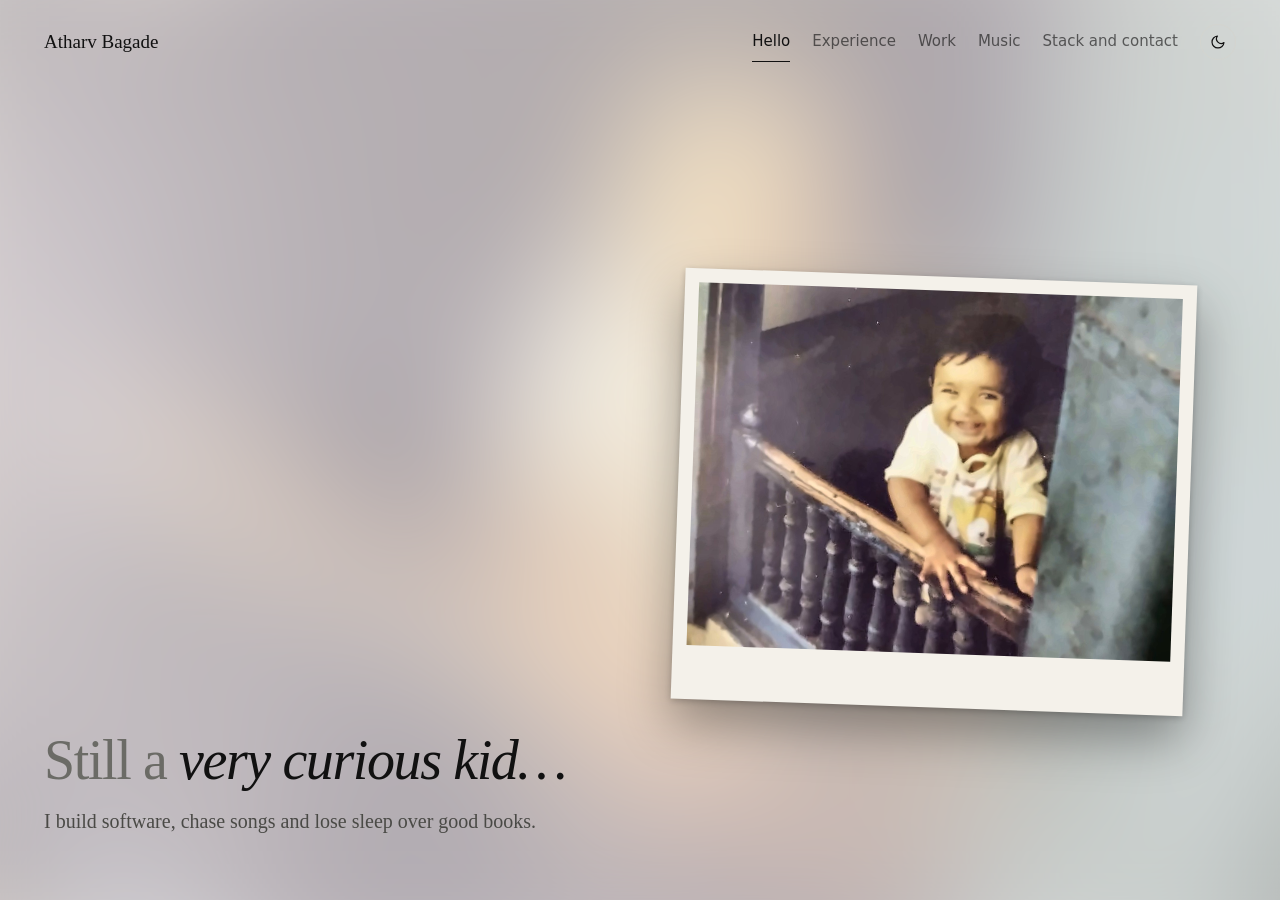
==== index.html @ 456212fc "Add LinkedIn and the song recommendations Adds the LinkedIn profile to Stack and contact, and replac" ====
<!doctype html>
<html lang="en">
<head>
<meta charset="utf-8">
<meta name="viewport" content="width=device-width, initial-scale=1, viewport-fit=cover">
<title>Atharv Bagade</title>
<meta name="description" content="Atharv Bagade: software engineer moving into AI engineering. Still a very curious kid who builds software, chases songs and loses sleep over good books.">
<meta property="og:title" content="Atharv Bagade">
<meta property="og:description" content="Still a very curious kid. I build software, chase songs and lose sleep over good books.">
<meta property="og:type" content="website">
<meta property="og:image" content="img/og.jpg">
<meta name="twitter:card" content="summary_large_image">
<link rel="icon" href="favicon.svg" type="image/svg+xml">

<!-- Set the theme before first paint: saved choice, else the system setting. -->
<script>
  (function () {
    var saved = null;
    try { saved = localStorage.getItem('theme'); } catch (e) {}
    var dark = saved ? saved === 'dark' : !window.matchMedia || window.matchMedia('(prefers-color-scheme: dark)').matches;
    document.documentElement.dataset.theme = dark ? 'dark' : 'light';
  })();
</script>

<!-- Sentient and Chillax are served by Fontshare (ITF Free Font License); the font files are not kept in this repo. -->
<link rel="preconnect" href="https://api.fontshare.com">
<link rel="stylesheet" href="https://api.fontshare.com/v2/css?f[]=sentient@400,401,500,501&f[]=chillax@500&display=swap">
<link rel="preconnect" href="https://fonts.googleapis.com">
<link rel="preconnect" href="https://fonts.gstatic.com" crossorigin>
<link rel="stylesheet" href="https://fonts.googleapis.com/css2?family=IBM+Plex+Mono:wght@400;500&family=IBM+Plex+Sans:wght@400;500;600&display=swap">
<link rel="stylesheet" href="styles.css">
<script src="main.js" defer></script>
</head>
<body>
<div class="app" data-section="hello">

  <!-- Hello backdrops: blurred photo on larger screens, full photo on phones -->
  <div class="backdrop backdrop-ambient" aria-hidden="true"></div>
  <div class="backdrop backdrop-veil" aria-hidden="true"></div>
  <div class="backdrop backdrop-photo" aria-hidden="true"></div>
  <div class="backdrop backdrop-shade" aria-hidden="true"></div>

  <header class="topbar">
    <a class="name" href="#hello">Atharv Bagade</a>
    <div class="topbar-right">
      <nav class="top-nav" aria-label="Sections">
        <a href="#hello">Hello</a>
        <a href="#experience">Experience</a>
        <a href="#work">Work</a>
        <a href="#music">Music</a>
        <a href="#contact">Stack and contact</a>
      </nav>
      <button type="button" class="theme-toggle" aria-label="Switch theme">
        <svg class="icon-sun" width="16" height="16" viewBox="0 0 24 24" aria-hidden="true"><path d="M12 8a4 4 0 1 0 0 8a4 4 0 1 0 0-8M12 2v2M12 20v2M4.9 4.9l1.4 1.4M17.7 17.7l1.4 1.4M2 12h2M20 12h2M4.9 19.1l1.4-1.4M17.7 6.3l1.4-1.4"/></svg>
        <svg class="icon-moon" width="16" height="16" viewBox="0 0 24 24" aria-hidden="true"><path d="M21 12.8A9 9 0 1 1 11.2 3a7 7 0 0 0 9.8 9.8z"/></svg>
      </button>
    </div>
  </header>

  <main>
    <!-- Hello -->
    <section data-view="hello" class="view view-hello" aria-label="Hello">
      <figure class="print">
        <img src="img/hero.jpg" alt="Atharv as a small child, laughing and leaning over a wooden balcony railing" width="1600" height="1199">
      </figure>
      <div class="hero">
        <h1><span class="hero-muted">Still a</span> <em>very curious kid…</em></h1>
        <p>I build software, chase songs and lose sleep over good books.</p>
      </div>
    </section>

    <!-- Experience -->
    <section data-view="experience" class="view" aria-labelledby="experience-title" hidden>
      <div class="section-head with-cover">
        <div class="cover" aria-hidden="true">
          <svg width="48" height="48" viewBox="0 0 24 24"><path d="M5 7h14a2 2 0 0 1 2 2v9a2 2 0 0 1-2 2H5a2 2 0 0 1-2-2V9a2 2 0 0 1 2-2zM8 7V5h8v2"/></svg>
        </div>
        <div>
          <p class="eyebrow">EP · side A</p>
          <h2 id="experience-title">Experience</h2>
          <p class="muted">Xook · 2022 to now · 4 tracks</p>
        </div>
      </div>

      <ol class="tracks">
        <li class="track">
          <span class="track-no">01</span>
          <div class="track-body">
            <h3>Software Engineer, Xook</h3>
            <ul class="bullets">
              <li>Architected and maintain the Node.js and MongoDB service layer: internal and public APIs, custom CI/CD pipelines and Firebase role-based access control.</li>
              <li>Built a distributed task scheduler that reliably fires high volumes of time-sensitive HTTP callbacks, with automatic retries and horizontal scaling.</li>
              <li>Owned a cross-platform React Native logistics app end to end, shipped to iOS and Android, digitising field workflows with product and operations.</li>
              <li>Improved the Real-Time Visibility Dashboard and the Consumer Commerce app, on both the React front end and backend performance.</li>
            </ul>
            <ul class="chips"><li>Node.js</li><li>MongoDB</li><li>React Native</li><li>React</li><li>CI/CD</li><li>Firebase RBAC</li></ul>
          </div>
          <span class="track-date">May 2023 – now</span>
        </li>
        <li class="track">
          <span class="track-no">02</span>
          <div class="track-body">
            <h3>Software Engineering Intern, Xook</h3>
            <ul class="bullets">
              <li>Built the front end of the Consumer Commerce ordering app, tuning client-side performance and state management.</li>
              <li>Created the Real-Time Visibility Dashboard, a React view of live health and performance metrics for every connected machine, which sped up incident response for the operations team.</li>
            </ul>
            <ul class="chips"><li>React</li><li>Data visualisation</li></ul>
          </div>
          <span class="track-date">May 2022 – May 2023</span>
        </li>
        <li class="track">
          <span class="track-no">03</span>
          <div class="track-body">
            <h3>Master of Computer Applications (MCA)</h3>
            <p class="muted">Vishwakarma Institute of Technology, Pune</p>
          </div>
          <span class="track-date">May 2023</span>
        </li>
        <li class="track">
          <span class="track-no">04</span>
          <div class="track-body">
            <h3>Bachelor of Computer Applications (BCA)</h3>
            <p class="muted">Modern College of Arts, Science and Commerce, Pune</p>
          </div>
          <span class="track-date">July 2021</span>
        </li>
      </ol>
    </section>

    <!-- Work: cards are rendered from data/projects.json -->
    <section data-view="work" class="view" aria-labelledby="work-title" hidden>
      <div class="section-head split">
        <div>
          <p class="eyebrow">personal projects</p>
          <h2 id="work-title">Work</h2>
        </div>
        <div class="tabs" role="tablist" aria-label="Project status" data-tabs="work">
          <button type="button" role="tab" data-key="progress">In progress <span class="count"></span></button>
          <button type="button" role="tab" data-key="upcoming">Upcoming <span class="count"></span></button>
          <button type="button" role="tab" data-key="built">Built <span class="count"></span></button>
        </div>
      </div>
      <div class="cards" id="work-list" role="tabpanel"></div>
    </section>

    <!-- Music: lists are rendered from data/music.json -->
    <section data-view="music" class="view" aria-labelledby="music-title" hidden>
      <div class="section-head music-head">
        <div class="placeholder music-photo">[PHOTO OF YOU PLAYING]</div>
        <div>
          <p class="eyebrow">side B</p>
          <h2 id="music-title">Music</h2>
          <p class="lead">I play tabla, piano, harmonium and guitar, and I spend a lot of time curating what I listen to.</p>
        </div>
      </div>
      <div class="tabs-row">
        <div class="tabs" role="tablist" aria-label="Music" data-tabs="music">
          <button type="button" role="tab" data-key="recommendations">Recommendations</button>
          <button type="button" role="tab" data-key="current">Currently listening to</button>
          <button type="button" role="tab" data-key="allTime">All-time artists</button>
        </div>
        <p class="eyebrow" id="music-note"></p>
      </div>
      <div id="music-list" role="tabpanel"></div>
    </section>

    <!-- Stack and contact -->
    <section data-view="contact" class="view" aria-labelledby="contact-title" hidden>
      <div class="section-head">
        <p class="eyebrow">credits</p>
        <h2 id="contact-title">Stack and contact</h2>
      </div>
      <div class="contact-grid">
        <dl class="stack">
          <div><dt>languages</dt><dd>JavaScript, TypeScript, Python, SQL, Go (learning)</dd></div>
          <div><dt>backend</dt><dd>Node.js, NestJS, Express, MongoDB, REST APIs, microservices, OAuth 2.0</dd></div>
          <div><dt>web and mobile</dt><dd>React, React Native, Expo</dd></div>
          <div><dt>IoT</dt><dd>IoT orchestration, MQTT</dd></div>
          <div><dt>infrastructure</dt><dd>Docker, CI/CD (GitHub Actions), Firebase, Linux, system design</dd></div>
          <div><dt>AI engineering</dt><dd>Agents (LangGraph), evals, context engineering, MCP, RAG, multi-provider LLMs, local models</dd></div>
        </dl>
        <ul class="contact-links">
          <li><a href="https://github.com/AtharvBagade">
            <svg width="18" height="18" viewBox="0 0 24 24" aria-hidden="true"><path d="M8 6l-6 6 6 6M16 6l6 6-6 6"/></svg>github.com/AtharvBagade</a></li>
          <li><a href="mailto:atharvbagade8920@gmail.com">
            <svg width="18" height="18" viewBox="0 0 24 24" aria-hidden="true"><path d="M5 5h14a2 2 0 0 1 2 2v10a2 2 0 0 1-2 2H5a2 2 0 0 1-2-2V7a2 2 0 0 1 2-2zM3 7l9 6 9-6"/></svg>atharvbagade8920@gmail.com</a></li>
          <li><a href="https://www.linkedin.com/in/atharv-bagade-344172216/">
            <svg width="18" height="18" viewBox="0 0 24 24" aria-hidden="true"><path d="M4 9h4v11H4zM6 4a2 2 0 1 0 0 4a2 2 0 1 0 0-4M10 9h4v2c.8-1.3 2-2 3.5-2C20 9 20 11 20 13v7h-4v-6c0-1.2-.3-2-1.5-2S13 13 13 14v6h-3z"/></svg>linkedin.com/in/atharv-bagade</a></li>
        </ul>
      </div>
    </section>
  </main>

  <!-- Phone: bottom tab bar -->
  <nav class="tabbar" aria-label="Sections">
    <a href="#hello"><svg width="20" height="20" viewBox="0 0 24 24" aria-hidden="true"><path d="M3 11l9-7 9 7v9a1 1 0 0 1-1 1h-5v-6H9v6H4a1 1 0 0 1-1-1z"/></svg>Hello</a>
    <a href="#experience"><svg width="20" height="20" viewBox="0 0 24 24" aria-hidden="true"><path d="M5 7h14a2 2 0 0 1 2 2v9a2 2 0 0 1-2 2H5a2 2 0 0 1-2-2V9a2 2 0 0 1 2-2zM8 7V5h8v2"/></svg>Experience</a>
    <a href="#work"><svg width="20" height="20" viewBox="0 0 24 24" aria-hidden="true"><path d="M8 6l-6 6 6 6M16 6l6 6-6 6"/></svg>Work</a>
    <a href="#music"><svg width="20" height="20" viewBox="0 0 24 24" aria-hidden="true"><path d="M9 18V5l11-2v13M6 15a3 3 0 1 0 0 6a3 3 0 1 0 0-6M17 13a3 3 0 1 0 0 6a3 3 0 1 0 0-6"/></svg>Music</a>
    <a href="#contact"><svg width="20" height="20" viewBox="0 0 24 24" aria-hidden="true"><path d="M5 5h14a2 2 0 0 1 2 2v10a2 2 0 0 1-2 2H5a2 2 0 0 1-2-2V7a2 2 0 0 1 2-2zM3 7l9 6 9-6"/></svg>Contact</a>
  </nav>
</div>
</body>
</html>
---- styles.css ----
/*
  Atharv Bagade: personal site.
  One screen, no page scroll. Monochrome theme with dark/light modes.
  Desktop: section links top-right; Hello shows a tilted print over a blurred copy of the photo.
  Phone (<= 720px): bottom tab bar; Hello shows the photo full-screen; each section scrolls inside the screen.
*/

/* ---------- Theme tokens ---------- */
:root {
  --bg: #FAFAF8;
  --sunk: #F3F3F0;
  --card: #FFFFFF;
  --ink: #111111;
  --on-ink: #FFFFFF;
  --active: #ECECE8;
  --hover: #F0F0EC;
  --line: #E6E6E2;
  --line2: #D4D4CF;
  --dash: #BDBDB7;
  --muted: #6B6B66;
  --text2: #4A4A46;
  --text3: #3A3A36;
  --c1: #E4E4DF; --c2: #D2D2CC; --c3: #DCDCD7; --c4: #C9C9C3; --c5: #EFEFEB; --c6: #D6D6D1;
  --veil: rgba(250, 250, 248, .6);
  color-scheme: light;

  --font-display: 'Sentient', Georgia, 'Times New Roman', serif;
  --font-ui: 'Chillax', system-ui, sans-serif;
  --font-body: 'IBM Plex Sans', system-ui, -apple-system, 'Segoe UI', sans-serif;
  --font-mono: 'IBM Plex Mono', ui-monospace, Menlo, monospace;

  --pad-x: 44px;
  /* Colours used on top of the photo (phone Hello). Overridden there. */
  --nav-ink: var(--ink);
  --nav-line: var(--line2);
}

:root[data-theme="dark"] {
  --bg: #0F0F0F;
  --sunk: #141414;
  --card: #1A1A1A;
  --ink: #EDEDEA;
  --on-ink: #0F0F0F;
  --active: #222222;
  --hover: #1C1C1C;
  --line: #262626;
  --line2: #3A3A3A;
  --dash: #4A4A4A;
  --muted: #9A9A94;
  --text2: #BDBDB7;
  --text3: #CFCFCB;
  --c1: #2A2A2A; --c2: #333333; --c3: #2E2E2E; --c4: #3A3A3A; --c5: #262626; --c6: #363636;
  --veil: rgba(12, 12, 12, .5);
  color-scheme: dark;
}

/* ---------- Base ---------- */
*, *::before, *::after { box-sizing: border-box; }
html, body { height: 100%; margin: 0; }
body {
  background: var(--bg);
  color: var(--ink);
  font-family: var(--font-body);
  font-size: 16px;
  line-height: 1.55;
  -webkit-font-smoothing: antialiased;
}
a { color: var(--ink); }
svg { fill: none; stroke: currentColor; stroke-width: 1.8; stroke-linecap: round; stroke-linejoin: round; }
:focus-visible { outline: 2px solid var(--ink); outline-offset: 2px; }
[hidden] { display: none !important; }
h1, h2, h3 { margin: 0; font-family: var(--font-display); font-weight: 500; text-wrap: balance; }
h2 { font-weight: 400; font-size: 48px; line-height: 1.05; letter-spacing: -0.02em; }
h3 { font-size: 24px; line-height: 1.2; }
p { margin: 0; }
ul, ol { margin: 0; padding: 0; list-style: none; }

.eyebrow { font-family: var(--font-mono); font-size: 12px; color: var(--muted); }
.muted { color: var(--muted); }
.lead { font-family: var(--font-display); font-size: 20px; line-height: 1.35; }
.placeholder {
  display: flex; align-items: center; justify-content: center; text-align: center; padding: 8px;
  border: 1.5px dashed var(--dash); border-radius: 8px; background: var(--hover);
  font-family: var(--font-mono); font-size: 11px; color: var(--muted);
}

/* ---------- App shell: fills the screen, never scrolls ---------- */
.app {
  position: relative;
  height: 100vh;
  height: 100dvh;
  min-height: 560px;
  display: flex;
  flex-direction: column;
  overflow: hidden;
}

/* ---------- Hello backdrops ---------- */
.backdrop { position: absolute; inset: 0; opacity: 0; transition: opacity .4s ease; pointer-events: none; }
.backdrop-ambient {
  inset: -120px;
  background: url('img/hero.jpg') 55% 35% / cover;
  filter: blur(70px) saturate(1.35);
}
.backdrop-veil { background: var(--veil); }
.backdrop-photo { background: url('img/hero.jpg') 56% 28% / cover; }
.backdrop-shade {
  background:
    linear-gradient(to top, rgba(0, 0, 0, .78) 0%, rgba(0, 0, 0, 0) 55%),
    linear-gradient(to bottom, rgba(0, 0, 0, .45) 0%, rgba(0, 0, 0, 0) 20%);
}
.app[data-section="hello"] .backdrop-ambient,
.app[data-section="hello"] .backdrop-veil { opacity: 1; }

/* ---------- Top bar ---------- */
.topbar {
  position: relative; z-index: 2;
  display: flex; flex-wrap: wrap; align-items: center; justify-content: space-between; gap: 10px 24px;
  padding: 22px var(--pad-x);
}
.name { font-family: var(--font-display); font-weight: 500; font-size: 19px; color: var(--nav-ink); text-decoration: none; white-space: nowrap; }
.topbar-right { display: flex; flex-wrap: wrap; align-items: center; gap: 4px 22px; }
.top-nav { display: flex; flex-wrap: wrap; gap: 4px 22px; }
.top-nav a {
  display: flex; align-items: center; min-height: 40px;
  font-family: var(--font-ui); font-weight: 500; font-size: 15px; white-space: nowrap;
  color: var(--nav-ink); text-decoration: none; opacity: .62;
  border-bottom: 1px solid transparent;
}
.top-nav a:hover { opacity: 1; }
.top-nav a[aria-current="page"] { opacity: 1; border-bottom-color: var(--nav-ink); }
.theme-toggle {
  width: 36px; height: 36px; border-radius: 999px; cursor: pointer;
  display: flex; align-items: center; justify-content: center;
  background: transparent; color: var(--nav-ink); border: 1px solid var(--nav-line);
}
:root[data-theme="dark"] .icon-moon, :root:not([data-theme="dark"]) .icon-sun { display: none; }

/* ---------- Main area and views ---------- */
main { position: relative; z-index: 1; flex: 1 1 0; min-height: 0; display: flex; }
.view {
  flex: 1 1 0; min-width: 0;
  overflow-y: auto;
  padding: 32px var(--pad-x);
  animation: view-in .3s ease;
}
.view > * + * { margin-top: 24px; }
@keyframes view-in { from { opacity: 0; transform: translateY(6px); } to { opacity: 1; transform: none; } }

/* ---------- Hello ---------- */
.view-hello { position: relative; overflow: hidden; padding: 0; }
.hero {
  position: absolute; left: var(--pad-x); right: 54%; bottom: 64px;
  display: flex; flex-direction: column; gap: 18px;
}
.hero h1 { font-size: 56px; line-height: 1; letter-spacing: -0.025em; max-width: 13em; }
.hero h1 em { font-style: italic; color: var(--ink); }
.hero-muted { color: var(--muted); }
.hero p { font-family: var(--font-display); font-size: 20px; line-height: 1.5; color: var(--text2); }
.print {
  /* --print-centre places the print; the entrance animation reuses it so the two never fight. */
  --print-centre: translateY(-50%);
  position: absolute; right: 7%; top: 50%; width: min(40%, 560px); margin: 0;
  transform: var(--print-centre) rotate(2deg);
  background: #F4F1EA; padding: 14px 14px 54px;
  box-shadow: 0 24px 50px rgba(0, 0, 0, .35), 0 2px 6px rgba(0, 0, 0, .2);
  animation: print-in .6s ease;
}
/* Its own keyframes: the shared view-in would replace the centring and tilt while it runs, then snap at the end. */
@keyframes print-in {
  from { opacity: 0; transform: var(--print-centre) translateY(16px) rotate(4deg); }
  to { opacity: 1; transform: var(--print-centre) rotate(2deg); }
}
.print img { display: block; width: 100%; height: auto; aspect-ratio: 4 / 3; object-fit: cover; object-position: 55% 30%; }

/* ---------- Section headers ---------- */
.section-head { display: flex; flex-direction: column; gap: 4px; }
.section-head.split { flex-direction: row; flex-wrap: wrap; align-items: flex-end; justify-content: space-between; gap: 16px; }
.section-head.with-cover { flex-direction: row; align-items: flex-end; gap: 20px; }
.section-head.with-cover h2 { font-size: 52px; line-height: 1; }
.cover {
  flex: 0 0 120px; height: 120px; border-radius: 8px; background: var(--c3); color: var(--ink);
  display: flex; align-items: center; justify-content: center;
}
.music-head { flex-direction: row; flex-wrap: wrap; align-items: stretch; gap: 20px 32px; }
.music-head > div:last-child { flex: 1 1 320px; display: flex; flex-direction: column; justify-content: flex-end; gap: 8px; }
.music-photo { flex: 0 0 200px; height: 150px; }

/* ---------- Experience ---------- */
.tracks { border-bottom: 1px solid var(--line); }
.track {
  display: flex; flex-wrap: wrap; align-items: baseline; gap: 8px 20px;
  padding: 18px 12px; border-top: 1px solid var(--line); border-radius: 4px;
}
.track:hover { background: var(--hover); }
.track-no, .track-date { font-family: var(--font-mono); font-size: 13px; }
.track-no { flex: 0 0 22px; }
.track-date { color: var(--text2); }
.track-body { flex: 1 1 380px; display: flex; flex-direction: column; gap: 6px; }
.bullets { list-style: disc; padding-left: 18px; display: flex; flex-direction: column; gap: 6px; color: var(--text2); max-width: 44em; }
.chips { display: flex; flex-wrap: wrap; gap: 6px; }
.chips li { padding: 2px 10px; border: 1px solid var(--line2); border-radius: 999px; font-size: 12px; }

/* ---------- Tabs (Work and Music) ---------- */
.tabs { display: flex; flex-wrap: wrap; gap: 6px; }
.tabs button {
  display: flex; align-items: center; gap: 8px; min-height: 40px; padding: 0 16px; cursor: pointer;
  border: 1px solid var(--line2); border-radius: 999px; background: transparent; color: var(--ink);
  font-family: var(--font-ui); font-weight: 500; font-size: 14px; white-space: nowrap;
}
.tabs button[aria-selected="true"] { background: var(--ink); border-color: var(--ink); color: var(--on-ink); }
.tabs .count { font-family: var(--font-mono); font-size: 12px; opacity: .7; }
.tabs-row { display: flex; flex-wrap: wrap; align-items: center; justify-content: space-between; gap: 10px 16px; }

/* ---------- Work cards ---------- */
.cards { display: grid; grid-template-columns: repeat(auto-fit, minmax(min(320px, 100%), 1fr)); gap: 16px; }
.card {
  display: flex; flex-direction: column; gap: 10px; padding: 22px;
  background: var(--card); border: 1px solid var(--line2); border-radius: 10px;
  transition: transform .15s ease, border-color .15s ease;
}
.card:hover { transform: translateY(-2px); border-color: var(--ink); }
.card-tag { display: flex; align-items: center; gap: 6px; font-family: var(--font-mono); font-size: 12px; color: var(--muted); }
.card h3 { font-size: 28px; letter-spacing: -0.01em; }
.card p { color: var(--text3); }
.card-link { margin-top: auto; display: flex; align-items: center; gap: 6px; min-height: 32px; font-family: var(--font-mono); font-size: 13px; }

/* ---------- Music lists ---------- */
.rows { display: grid; grid-template-columns: repeat(auto-fit, minmax(min(300px, 100%), 1fr)); gap: 0 28px; }
.rows.single { grid-template-columns: minmax(0, 640px); }
.row {
  display: flex; align-items: center; gap: 12px; min-height: 52px; padding: 6px 8px;
  border-top: 1px solid var(--line); border-radius: 4px; color: var(--ink); text-decoration: none;
}
.row:hover { background: var(--hover); }
.row-no { flex: 0 0 22px; font-family: var(--font-mono); font-size: 13px; color: var(--muted); }
.avatar {
  flex: 0 0 36px; height: 36px; border-radius: 50%;
  display: flex; align-items: center; justify-content: center; font-size: 12px; font-weight: 600;
}
.row-name { flex: 1 1 0; min-width: 0; font-family: var(--font-ui); font-weight: 500; font-size: 16px; white-space: nowrap; overflow: hidden; text-overflow: ellipsis; }
.row svg { color: var(--muted); }
.recs { display: grid; grid-template-columns: repeat(auto-fit, minmax(min(280px, 100%), 1fr)); gap: 14px; }
.rec { display: flex; flex-direction: column; gap: 8px; padding: 20px; background: var(--card); border: 1px solid var(--line2); border-radius: 10px; color: var(--ink); text-decoration: none; }
.rec-title { font-family: var(--font-display); font-weight: 500; font-size: 22px; line-height: 1.2; }
.rec-artist { color: var(--text2); font-size: 14px; }
.rec-why { margin-top: 4px; color: var(--text3); font-family: var(--font-display); font-style: italic; font-size: 15px; }
.rec-note { color: var(--muted); font-size: 13px; line-height: 1.5; }

/* ---------- Stack and contact ---------- */
.contact-grid { display: flex; flex-wrap: wrap; gap: 28px 56px; }
.stack { flex: 1 1 360px; margin: 0; display: grid; grid-template-columns: repeat(auto-fit, minmax(min(200px, 100%), 1fr)); gap: 22px; }
.stack dt { font-family: var(--font-mono); font-size: 12px; color: var(--muted); }
.stack dd { margin: 4px 0 0; }
.contact-links { flex: 1 1 280px; display: flex; flex-direction: column; gap: 8px; }
.contact-links a {
  display: flex; align-items: center; gap: 12px; min-height: 48px; padding: 0 14px;
  border: 1px solid var(--line2); border-radius: 8px; text-decoration: none;
  font-family: var(--font-mono); font-size: 14px; overflow-wrap: anywhere;
}
.contact-links a:hover { background: var(--hover); }

/* ---------- Phone tab bar (hidden on larger screens) ---------- */
.tabbar { display: none; }

/* ---------- Tablet ---------- */
@media (max-width: 1024px) {
  .hero { right: 50%; }
  .hero h1 { font-size: 46px; }
  .print { width: min(44%, 460px); }
}

/* ---------- Portrait tablets: photo centred in the upper part, title full width below ---------- */
@media (min-width: 721px) and (orientation: portrait) {
  .print {
    --print-centre: translate(-50%, -50%);
    left: 50%; right: auto; top: 40%;
    width: min(64%, 560px);
  }
  .hero { right: var(--pad-x); bottom: 56px; }
  .hero h1 { font-size: 56px; max-width: 14em; }
}

/* ---------- Phone ---------- */
@media (max-width: 720px) {
  :root { --pad-x: 20px; }
  .topbar { padding: 14px var(--pad-x); }
  .top-nav { display: none; }
  .view { padding: 20px var(--pad-x) 28px; }
  h2, .section-head.with-cover h2 { font-size: 36px; }
  .cover { flex-basis: 72px; height: 72px; }
  .cover svg { width: 32px; height: 32px; }

  /* Hello: photo full-screen, light text over it */
  .print { display: none; }
  .app[data-section="hello"] .backdrop-ambient,
  .app[data-section="hello"] .backdrop-veil { opacity: 0; }
  .app[data-section="hello"] .backdrop-photo,
  .app[data-section="hello"] .backdrop-shade { opacity: 1; }
  .app[data-section="hello"] { --nav-ink: #F5F5F2; --nav-line: rgba(245, 245, 242, .4); }
  .hero { left: var(--pad-x); right: var(--pad-x); bottom: 32px; gap: 12px; }
  .hero h1 { font-size: 40px; max-width: none; }
  .hero p { font-size: 17px; color: rgba(245, 245, 242, .85); }
  .hero-muted { color: rgba(245, 245, 242, .7); }
  .hero h1 em { color: #F5F5F2; }

  .tabbar {
    position: relative; z-index: 3; flex: 0 0 auto;
    display: flex; justify-content: space-around;
    padding: 6px 6px calc(6px + env(safe-area-inset-bottom));
    background: var(--bg); border-top: 1px solid var(--line);
  }
  .app[data-section="hello"] .tabbar {
    background: rgba(10, 10, 10, .35); border-top-color: rgba(245, 245, 242, .18);
    -webkit-backdrop-filter: blur(14px); backdrop-filter: blur(14px);
  }
  .tabbar a {
    flex: 1 1 0; min-width: 0; min-height: 52px; padding: 4px 2px;
    display: flex; flex-direction: column; align-items: center; justify-content: center; gap: 3px;
    font-family: var(--font-ui); font-weight: 500; font-size: 11px; white-space: nowrap;
    color: var(--nav-ink); opacity: .6; text-decoration: none;
  }
  .tabbar a[aria-current="page"] { opacity: 1; }
}

@media (prefers-reduced-motion: reduce) {
  *, *::before, *::after { animation: none !important; transition: none !important; }
}
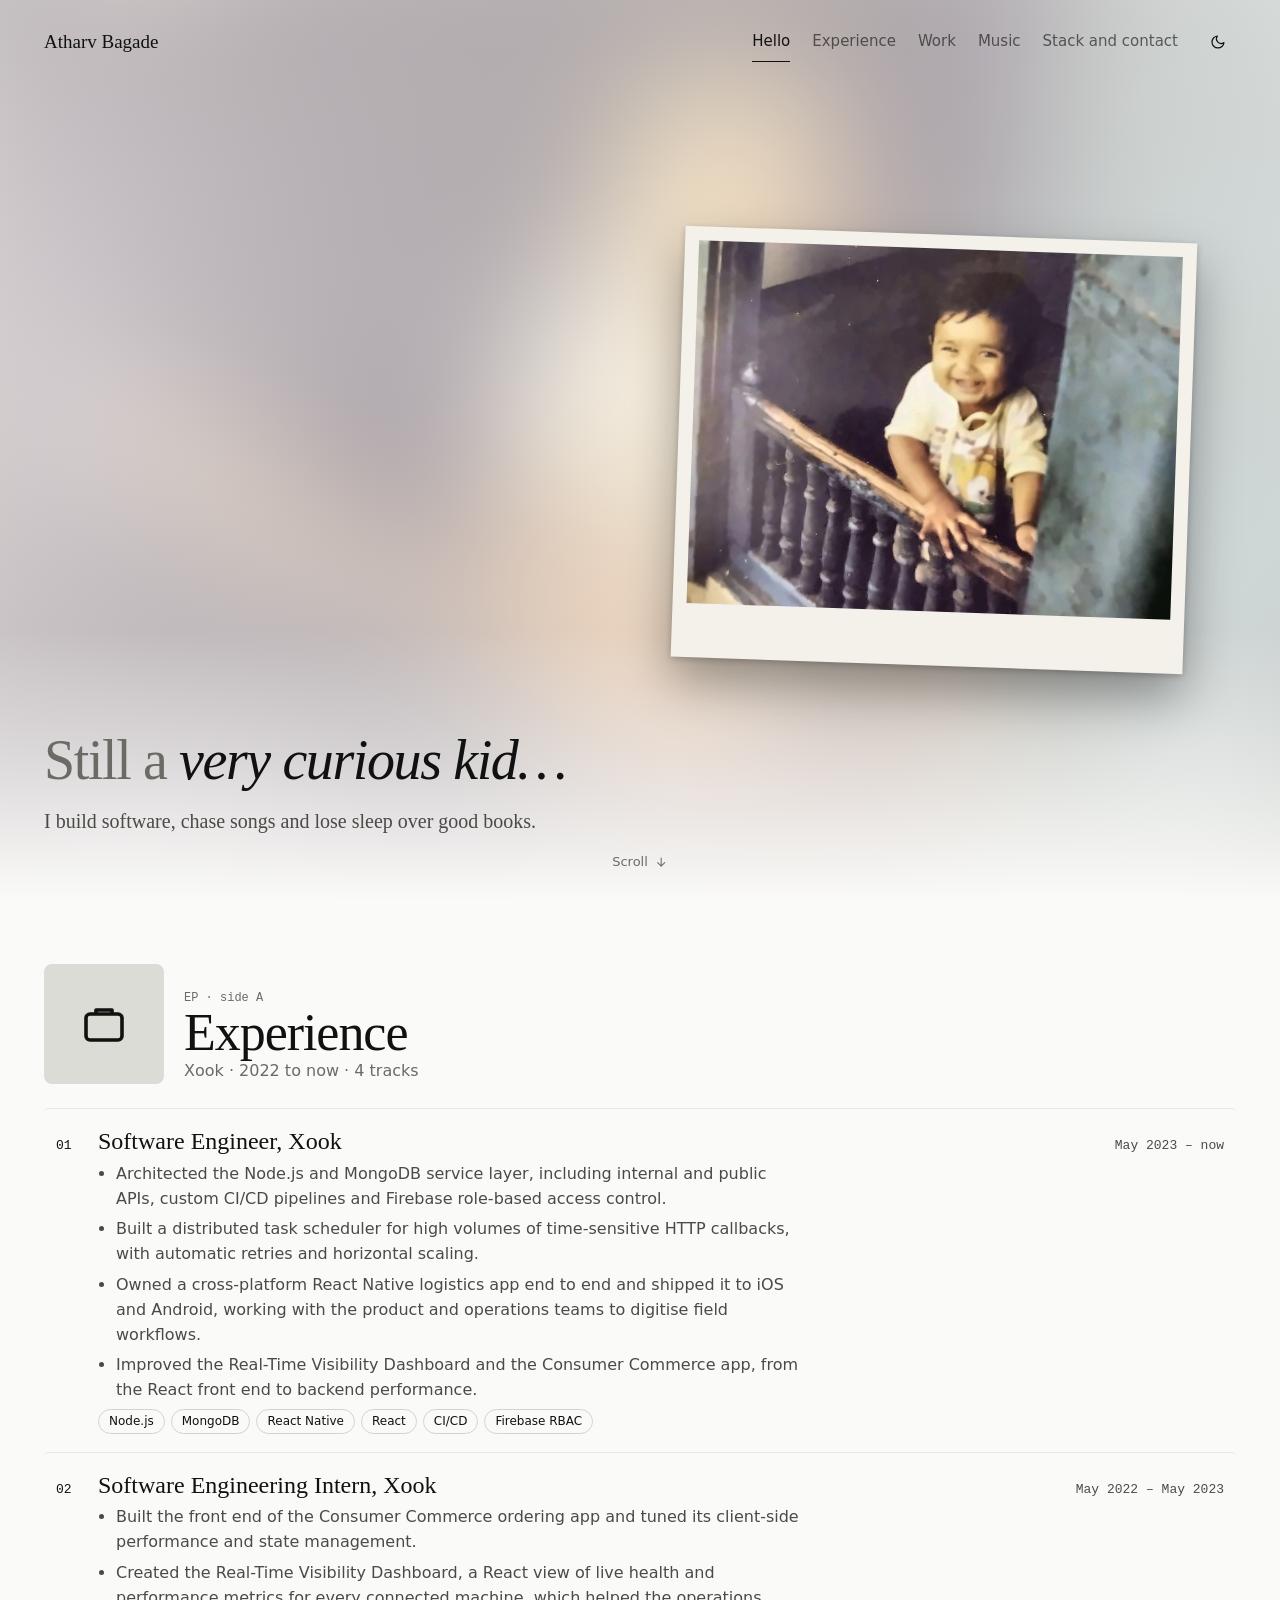
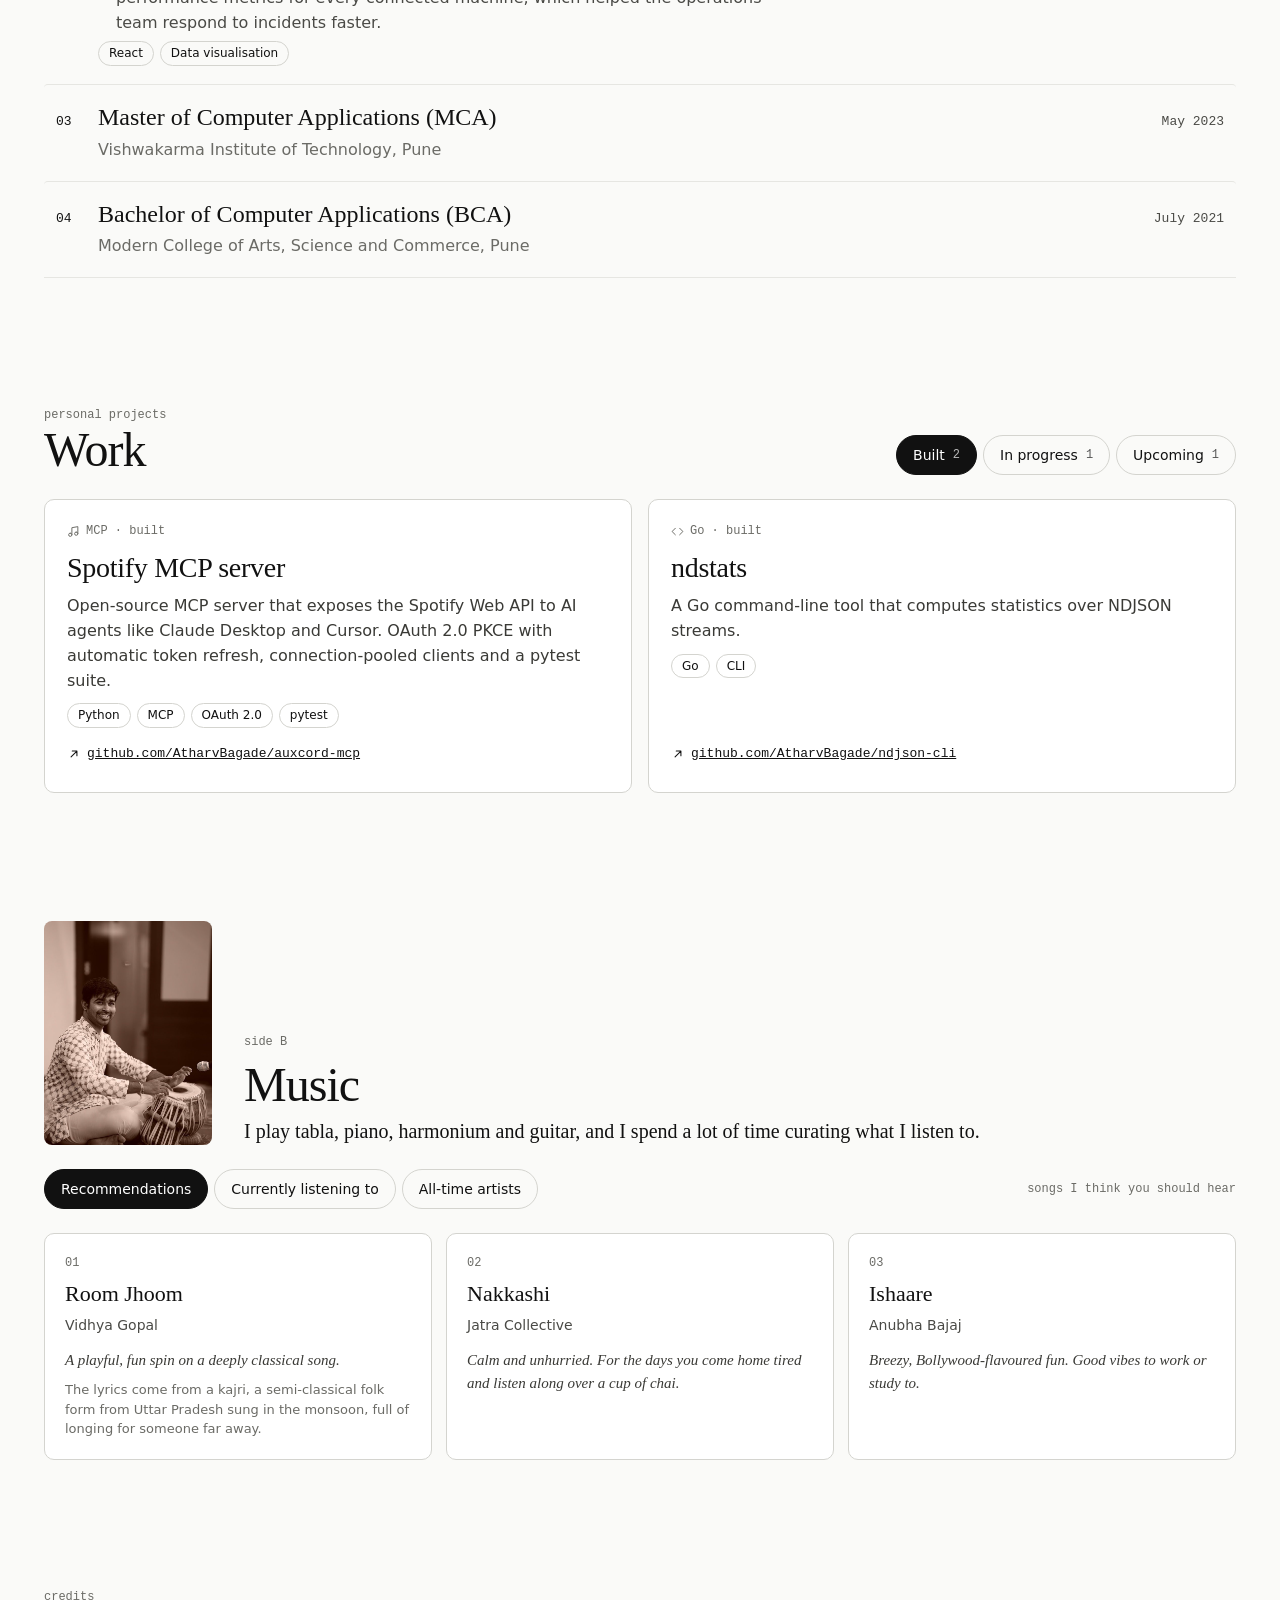
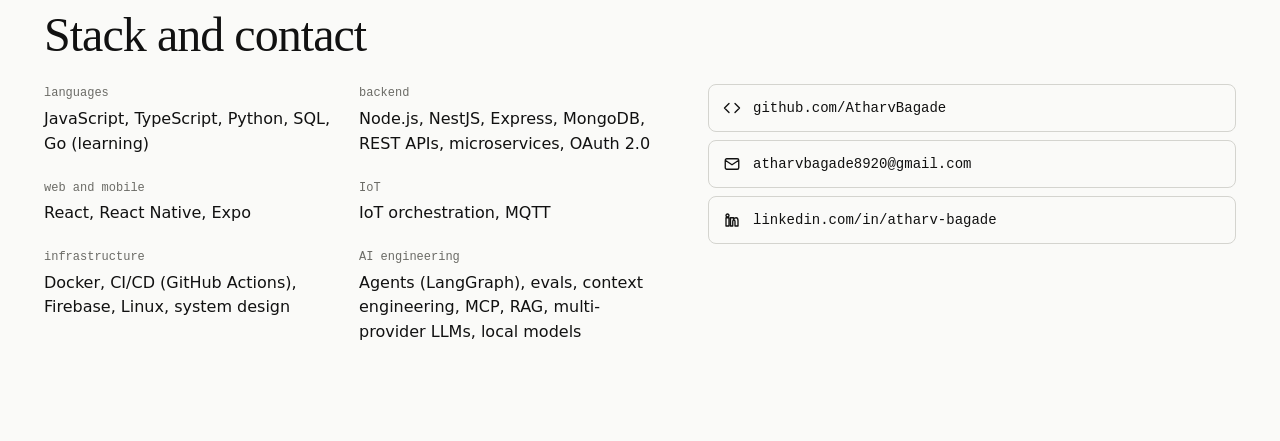
==== commit 75e2336c: "Turn the site into one scrolling page The five sections now stack on one page instead of being switc" ====
--- a/index.html
+++ b/index.html
@@ -32,13 +32,7 @@
 <script src="main.js" defer></script>
 </head>
 <body>
-<div class="app" data-section="hello">
-
-  <!-- Hello backdrops: blurred photo on larger screens, full photo on phones -->
-  <div class="backdrop backdrop-ambient" aria-hidden="true"></div>
-  <div class="backdrop backdrop-veil" aria-hidden="true"></div>
-  <div class="backdrop backdrop-photo" aria-hidden="true"></div>
-  <div class="backdrop backdrop-shade" aria-hidden="true"></div>
+<div class="app at-top" data-section="hello">
 
   <header class="topbar">
     <a class="name" href="#hello">Atharv Bagade</a>
@@ -59,7 +53,12 @@
 
   <main>
     <!-- Hello -->
-    <section data-view="hello" class="view view-hello" aria-label="Hello">
+    <section id="hello" class="page-section hello" aria-label="Hello">
+      <!-- Blurred photo on larger screens, full photo on phones -->
+      <div class="backdrop backdrop-ambient" aria-hidden="true"></div>
+      <div class="backdrop backdrop-veil" aria-hidden="true"></div>
+      <div class="backdrop backdrop-photo" aria-hidden="true"></div>
+      <div class="backdrop backdrop-shade" aria-hidden="true"></div>
       <figure class="print">
         <img src="img/hero.jpg" alt="Atharv as a small child, laughing and leaning over a wooden balcony railing" width="1600" height="1199">
       </figure>
@@ -67,10 +66,12 @@
         <h1><span class="hero-muted">Still a</span> <em>very curious kid…</em></h1>
         <p>I build software, chase songs and lose sleep over good books.</p>
       </div>
+      <a class="scroll-cue" href="#experience">Scroll
+        <svg width="14" height="14" viewBox="0 0 24 24" aria-hidden="true"><path d="M12 5v14M6 13l6 6 6-6"/></svg></a>
     </section>
 
     <!-- Experience -->
-    <section data-view="experience" class="view" aria-labelledby="experience-title" hidden>
+    <section id="experience" class="page-section" aria-labelledby="experience-title">
       <div class="section-head with-cover">
         <div class="cover" aria-hidden="true">
           <svg width="48" height="48" viewBox="0 0 24 24"><path d="M5 7h14a2 2 0 0 1 2 2v9a2 2 0 0 1-2 2H5a2 2 0 0 1-2-2V9a2 2 0 0 1 2-2zM8 7V5h8v2"/></svg>
@@ -88,10 +89,10 @@
           <div class="track-body">
             <h3>Software Engineer, Xook</h3>
             <ul class="bullets">
-              <li>Architected and maintain the Node.js and MongoDB service layer: internal and public APIs, custom CI/CD pipelines and Firebase role-based access control.</li>
-              <li>Built a distributed task scheduler that reliably fires high volumes of time-sensitive HTTP callbacks, with automatic retries and horizontal scaling.</li>
-              <li>Owned a cross-platform React Native logistics app end to end, shipped to iOS and Android, digitising field workflows with product and operations.</li>
-              <li>Improved the Real-Time Visibility Dashboard and the Consumer Commerce app, on both the React front end and backend performance.</li>
+              <li>Architected the Node.js and MongoDB service layer, including internal and public APIs, custom CI/CD pipelines and Firebase role-based access control.</li>
+              <li>Built a distributed task scheduler for high volumes of time-sensitive HTTP callbacks, with automatic retries and horizontal scaling.</li>
+              <li>Owned a cross-platform React Native logistics app end to end and shipped it to iOS and Android, working with the product and operations teams to digitise field workflows.</li>
+              <li>Improved the Real-Time Visibility Dashboard and the Consumer Commerce app, from the React front end to backend performance.</li>
             </ul>
             <ul class="chips"><li>Node.js</li><li>MongoDB</li><li>React Native</li><li>React</li><li>CI/CD</li><li>Firebase RBAC</li></ul>
           </div>
@@ -102,8 +103,8 @@
           <div class="track-body">
             <h3>Software Engineering Intern, Xook</h3>
             <ul class="bullets">
-              <li>Built the front end of the Consumer Commerce ordering app, tuning client-side performance and state management.</li>
-              <li>Created the Real-Time Visibility Dashboard, a React view of live health and performance metrics for every connected machine, which sped up incident response for the operations team.</li>
+              <li>Built the front end of the Consumer Commerce ordering app and tuned its client-side performance and state management.</li>
+              <li>Created the Real-Time Visibility Dashboard, a React view of live health and performance metrics for every connected machine, which helped the operations team respond to incidents faster.</li>
             </ul>
             <ul class="chips"><li>React</li><li>Data visualisation</li></ul>
           </div>
@@ -129,25 +130,25 @@
     </section>
 
     <!-- Work: cards are rendered from data/projects.json -->
-    <section data-view="work" class="view" aria-labelledby="work-title" hidden>
+    <section id="work" class="page-section" aria-labelledby="work-title">
       <div class="section-head split">
         <div>
           <p class="eyebrow">personal projects</p>
           <h2 id="work-title">Work</h2>
         </div>
         <div class="tabs" role="tablist" aria-label="Project status" data-tabs="work">
+          <button type="button" role="tab" data-key="built">Built <span class="count"></span></button>
           <button type="button" role="tab" data-key="progress">In progress <span class="count"></span></button>
           <button type="button" role="tab" data-key="upcoming">Upcoming <span class="count"></span></button>
-          <button type="button" role="tab" data-key="built">Built <span class="count"></span></button>
         </div>
       </div>
       <div class="cards" id="work-list" role="tabpanel"></div>
     </section>
 
     <!-- Music: lists are rendered from data/music.json -->
-    <section data-view="music" class="view" aria-labelledby="music-title" hidden>
+    <section id="music" class="page-section" aria-labelledby="music-title">
       <div class="section-head music-head">
-        <div class="placeholder music-photo">[PHOTO OF YOU PLAYING]</div>
+        <img class="music-photo" src="img/playing.jpg" alt="Atharv sitting cross-legged on the floor, smiling as he plays the tabla" width="661" height="992">
         <div>
           <p class="eyebrow">side B</p>
           <h2 id="music-title">Music</h2>
@@ -166,7 +167,7 @@
     </section>
 
     <!-- Stack and contact -->
-    <section data-view="contact" class="view" aria-labelledby="contact-title" hidden>
+    <section id="contact" class="page-section" aria-labelledby="contact-title">
       <div class="section-head">
         <p class="eyebrow">credits</p>
         <h2 id="contact-title">Stack and contact</h2>
@@ -192,14 +193,6 @@
     </section>
   </main>
 
-  <!-- Phone: bottom tab bar -->
-  <nav class="tabbar" aria-label="Sections">
-    <a href="#hello"><svg width="20" height="20" viewBox="0 0 24 24" aria-hidden="true"><path d="M3 11l9-7 9 7v9a1 1 0 0 1-1 1h-5v-6H9v6H4a1 1 0 0 1-1-1z"/></svg>Hello</a>
-    <a href="#experience"><svg width="20" height="20" viewBox="0 0 24 24" aria-hidden="true"><path d="M5 7h14a2 2 0 0 1 2 2v9a2 2 0 0 1-2 2H5a2 2 0 0 1-2-2V9a2 2 0 0 1 2-2zM8 7V5h8v2"/></svg>Experience</a>
-    <a href="#work"><svg width="20" height="20" viewBox="0 0 24 24" aria-hidden="true"><path d="M8 6l-6 6 6 6M16 6l6 6-6 6"/></svg>Work</a>
-    <a href="#music"><svg width="20" height="20" viewBox="0 0 24 24" aria-hidden="true"><path d="M9 18V5l11-2v13M6 15a3 3 0 1 0 0 6a3 3 0 1 0 0-6M17 13a3 3 0 1 0 0 6a3 3 0 1 0 0-6"/></svg>Music</a>
-    <a href="#contact"><svg width="20" height="20" viewBox="0 0 24 24" aria-hidden="true"><path d="M5 5h14a2 2 0 0 1 2 2v10a2 2 0 0 1-2 2H5a2 2 0 0 1-2-2V7a2 2 0 0 1 2-2zM3 7l9 6 9-6"/></svg>Contact</a>
-  </nav>
 </div>
 </body>
 </html>
--- a/styles.css
+++ b/styles.css
@@ -1,8 +1,9 @@
 /*
   Atharv Bagade: personal site.
-  One screen, no page scroll. Monochrome theme with dark/light modes.
-  Desktop: section links top-right; Hello shows a tilted print over a blurred copy of the photo.
-  Phone (<= 720px): bottom tab bar; Hello shows the photo full-screen; each section scrolls inside the screen.
+  One scrolling page. Monochrome theme with dark/light modes.
+  A fixed top bar holds jump links to each section; Hello fills the first screen.
+  Desktop: Hello shows a tilted print over a blurred copy of the photo.
+  Phone (<= 720px): the section links are hidden and Hello shows the photo full-screen.
 */
 
 /* ---------- Theme tokens ---------- */
@@ -30,6 +31,7 @@
   --font-mono: 'IBM Plex Mono', ui-monospace, Menlo, monospace;
 
   --pad-x: 44px;
+  --bar-h: 84px; /* height of the fixed top bar; sections land just below it */
   /* Colours used on top of the photo (phone Hello). Overridden there. */
   --nav-ink: var(--ink);
   --nav-line: var(--line2);
@@ -56,7 +58,8 @@
 
 /* ---------- Base ---------- */
 *, *::before, *::after { box-sizing: border-box; }
-html, body { height: 100%; margin: 0; }
+html { scroll-behavior: smooth; }
+body { margin: 0; }
 body {
   background: var(--bg);
   color: var(--ink);
@@ -78,46 +81,34 @@
 .eyebrow { font-family: var(--font-mono); font-size: 12px; color: var(--muted); }
 .muted { color: var(--muted); }
 .lead { font-family: var(--font-display); font-size: 20px; line-height: 1.35; }
-.placeholder {
-  display: flex; align-items: center; justify-content: center; text-align: center; padding: 8px;
-  border: 1.5px dashed var(--dash); border-radius: 8px; background: var(--hover);
-  font-family: var(--font-mono); font-size: 11px; color: var(--muted);
-}
-
-/* ---------- App shell: fills the screen, never scrolls ---------- */
-.app {
-  position: relative;
-  height: 100vh;
-  height: 100dvh;
-  min-height: 560px;
-  display: flex;
-  flex-direction: column;
-  overflow: hidden;
-}
 
 /* ---------- Hello backdrops ---------- */
-.backdrop { position: absolute; inset: 0; opacity: 0; transition: opacity .4s ease; pointer-events: none; }
+.backdrop { position: absolute; inset: 0; pointer-events: none; }
 .backdrop-ambient {
   inset: -120px;
   background: url('img/hero.jpg') 55% 35% / cover;
   filter: blur(70px) saturate(1.35);
 }
-.backdrop-veil { background: var(--veil); }
+/* Fades into the page colour at the bottom so Hello flows into the next section. */
+.backdrop-veil { background: linear-gradient(to bottom, var(--veil) 70%, var(--bg)); }
 .backdrop-photo { background: url('img/hero.jpg') 56% 28% / cover; }
 .backdrop-shade {
   background:
     linear-gradient(to top, rgba(0, 0, 0, .78) 0%, rgba(0, 0, 0, 0) 55%),
     linear-gradient(to bottom, rgba(0, 0, 0, .45) 0%, rgba(0, 0, 0, 0) 20%);
 }
-.app[data-section="hello"] .backdrop-ambient,
-.app[data-section="hello"] .backdrop-veil { opacity: 1; }
-
-/* ---------- Top bar ---------- */
+.backdrop-photo, .backdrop-shade { display: none; }
+
+/* ---------- Top bar: fixed; see-through at the top of the page, solid once scrolled ---------- */
 .topbar {
-  position: relative; z-index: 2;
+  position: fixed; top: 0; left: 0; right: 0; z-index: 10;
+  min-height: var(--bar-h);
   display: flex; flex-wrap: wrap; align-items: center; justify-content: space-between; gap: 10px 24px;
   padding: 22px var(--pad-x);
-}
+  background: var(--bg); border-bottom: 1px solid var(--line);
+  transition: background-color .2s ease, border-color .2s ease;
+}
+.app.at-top .topbar { background: transparent; border-bottom-color: transparent; }
 .name { font-family: var(--font-display); font-weight: 500; font-size: 19px; color: var(--nav-ink); text-decoration: none; white-space: nowrap; }
 .topbar-right { display: flex; flex-wrap: wrap; align-items: center; gap: 4px 22px; }
 .top-nav { display: flex; flex-wrap: wrap; gap: 4px 22px; }
@@ -128,7 +119,7 @@
   border-bottom: 1px solid transparent;
 }
 .top-nav a:hover { opacity: 1; }
-.top-nav a[aria-current="page"] { opacity: 1; border-bottom-color: var(--nav-ink); }
+.top-nav a[aria-current] { opacity: 1; border-bottom-color: var(--nav-ink); }
 .theme-toggle {
   width: 36px; height: 36px; border-radius: 999px; cursor: pointer;
   display: flex; align-items: center; justify-content: center;
@@ -136,19 +127,17 @@
 }
 :root[data-theme="dark"] .icon-moon, :root:not([data-theme="dark"]) .icon-sun { display: none; }
 
-/* ---------- Main area and views ---------- */
-main { position: relative; z-index: 1; flex: 1 1 0; min-height: 0; display: flex; }
-.view {
-  flex: 1 1 0; min-width: 0;
-  overflow-y: auto;
-  padding: 32px var(--pad-x);
-  animation: view-in .3s ease;
-}
-.view > * + * { margin-top: 24px; }
-@keyframes view-in { from { opacity: 0; transform: translateY(6px); } to { opacity: 1; transform: none; } }
-
-/* ---------- Hello ---------- */
-.view-hello { position: relative; overflow: hidden; padding: 0; }
+/* ---------- Sections ---------- */
+.page-section { padding: 64px var(--pad-x); scroll-margin-top: var(--bar-h); }
+.page-section > * + * { margin-top: 24px; }
+.page-section:last-child { padding-bottom: 96px; }
+
+/* ---------- Hello: the full first screen ---------- */
+.hello {
+  position: relative; overflow: hidden; padding: 0;
+  height: 100vh; height: 100svh; min-height: 560px;
+}
+.hello > * + * { margin-top: 0; }
 .hero {
   position: absolute; left: var(--pad-x); right: 54%; bottom: 64px;
   display: flex; flex-direction: column; gap: 18px;
@@ -172,6 +161,13 @@
   to { opacity: 1; transform: var(--print-centre) rotate(2deg); }
 }
 .print img { display: block; width: 100%; height: auto; aspect-ratio: 4 / 3; object-fit: cover; object-position: 55% 30%; }
+.scroll-cue {
+  position: absolute; left: 50%; bottom: 22px; transform: translateX(-50%);
+  display: flex; align-items: center; gap: 6px; min-height: 32px;
+  font-family: var(--font-ui); font-weight: 500; font-size: 13px;
+  color: var(--nav-ink); opacity: .6; text-decoration: none;
+}
+.scroll-cue:hover { opacity: 1; }
 
 /* ---------- Section headers ---------- */
 .section-head { display: flex; flex-direction: column; gap: 4px; }
@@ -184,7 +180,7 @@
 }
 .music-head { flex-direction: row; flex-wrap: wrap; align-items: stretch; gap: 20px 32px; }
 .music-head > div:last-child { flex: 1 1 320px; display: flex; flex-direction: column; justify-content: flex-end; gap: 8px; }
-.music-photo { flex: 0 0 200px; height: 150px; }
+.music-photo { flex: 0 0 168px; width: 168px; height: 224px; object-fit: cover; object-position: 40% 40%; border-radius: 8px; }
 
 /* ---------- Experience ---------- */
 .tracks { border-bottom: 1px solid var(--line); }
@@ -260,9 +256,6 @@
 }
 .contact-links a:hover { background: var(--hover); }
 
-/* ---------- Phone tab bar (hidden on larger screens) ---------- */
-.tabbar { display: none; }
-
 /* ---------- Tablet ---------- */
 @media (max-width: 1024px) {
   .hero { right: 50%; }
@@ -277,52 +270,37 @@
     left: 50%; right: auto; top: 40%;
     width: min(64%, 560px);
   }
-  .hero { right: var(--pad-x); bottom: 56px; }
+  .hero { right: var(--pad-x); bottom: 80px; }
   .hero h1 { font-size: 56px; max-width: 14em; }
 }
 
 /* ---------- Phone ---------- */
 @media (max-width: 720px) {
-  :root { --pad-x: 20px; }
+  :root { --pad-x: 20px; --bar-h: 64px; }
   .topbar { padding: 14px var(--pad-x); }
   .top-nav { display: none; }
-  .view { padding: 20px var(--pad-x) 28px; }
+  .page-section { padding: 44px var(--pad-x); }
   h2, .section-head.with-cover h2 { font-size: 36px; }
   .cover { flex-basis: 72px; height: 72px; }
   .cover svg { width: 32px; height: 32px; }
 
   /* Hello: photo full-screen, light text over it */
   .print { display: none; }
-  .app[data-section="hello"] .backdrop-ambient,
-  .app[data-section="hello"] .backdrop-veil { opacity: 0; }
-  .app[data-section="hello"] .backdrop-photo,
-  .app[data-section="hello"] .backdrop-shade { opacity: 1; }
-  .app[data-section="hello"] { --nav-ink: #F5F5F2; --nav-line: rgba(245, 245, 242, .4); }
-  .hero { left: var(--pad-x); right: var(--pad-x); bottom: 32px; gap: 12px; }
+  .backdrop-ambient, .backdrop-veil { display: none; }
+  .backdrop-photo, .backdrop-shade { display: block; }
+  .app.at-top .topbar { --nav-ink: #F5F5F2; --nav-line: rgba(245, 245, 242, .4); }
+  .hello .scroll-cue { color: #F5F5F2; }
+  .hero { left: var(--pad-x); right: var(--pad-x); bottom: 72px; gap: 12px; }
   .hero h1 { font-size: 40px; max-width: none; }
   .hero p { font-size: 17px; color: rgba(245, 245, 242, .85); }
   .hero-muted { color: rgba(245, 245, 242, .7); }
   .hero h1 em { color: #F5F5F2; }
 
-  .tabbar {
-    position: relative; z-index: 3; flex: 0 0 auto;
-    display: flex; justify-content: space-around;
-    padding: 6px 6px calc(6px + env(safe-area-inset-bottom));
-    background: var(--bg); border-top: 1px solid var(--line);
-  }
-  .app[data-section="hello"] .tabbar {
-    background: rgba(10, 10, 10, .35); border-top-color: rgba(245, 245, 242, .18);
-    -webkit-backdrop-filter: blur(14px); backdrop-filter: blur(14px);
-  }
-  .tabbar a {
-    flex: 1 1 0; min-width: 0; min-height: 52px; padding: 4px 2px;
-    display: flex; flex-direction: column; align-items: center; justify-content: center; gap: 3px;
-    font-family: var(--font-ui); font-weight: 500; font-size: 11px; white-space: nowrap;
-    color: var(--nav-ink); opacity: .6; text-decoration: none;
-  }
-  .tabbar a[aria-current="page"] { opacity: 1; }
+  /* Over the Hello photo the top bar shows only the name. */
+  .app.at-top .theme-toggle { display: none; }
 }
 
 @media (prefers-reduced-motion: reduce) {
+  html { scroll-behavior: auto; }
   *, *::before, *::after { animation: none !important; transition: none !important; }
 }
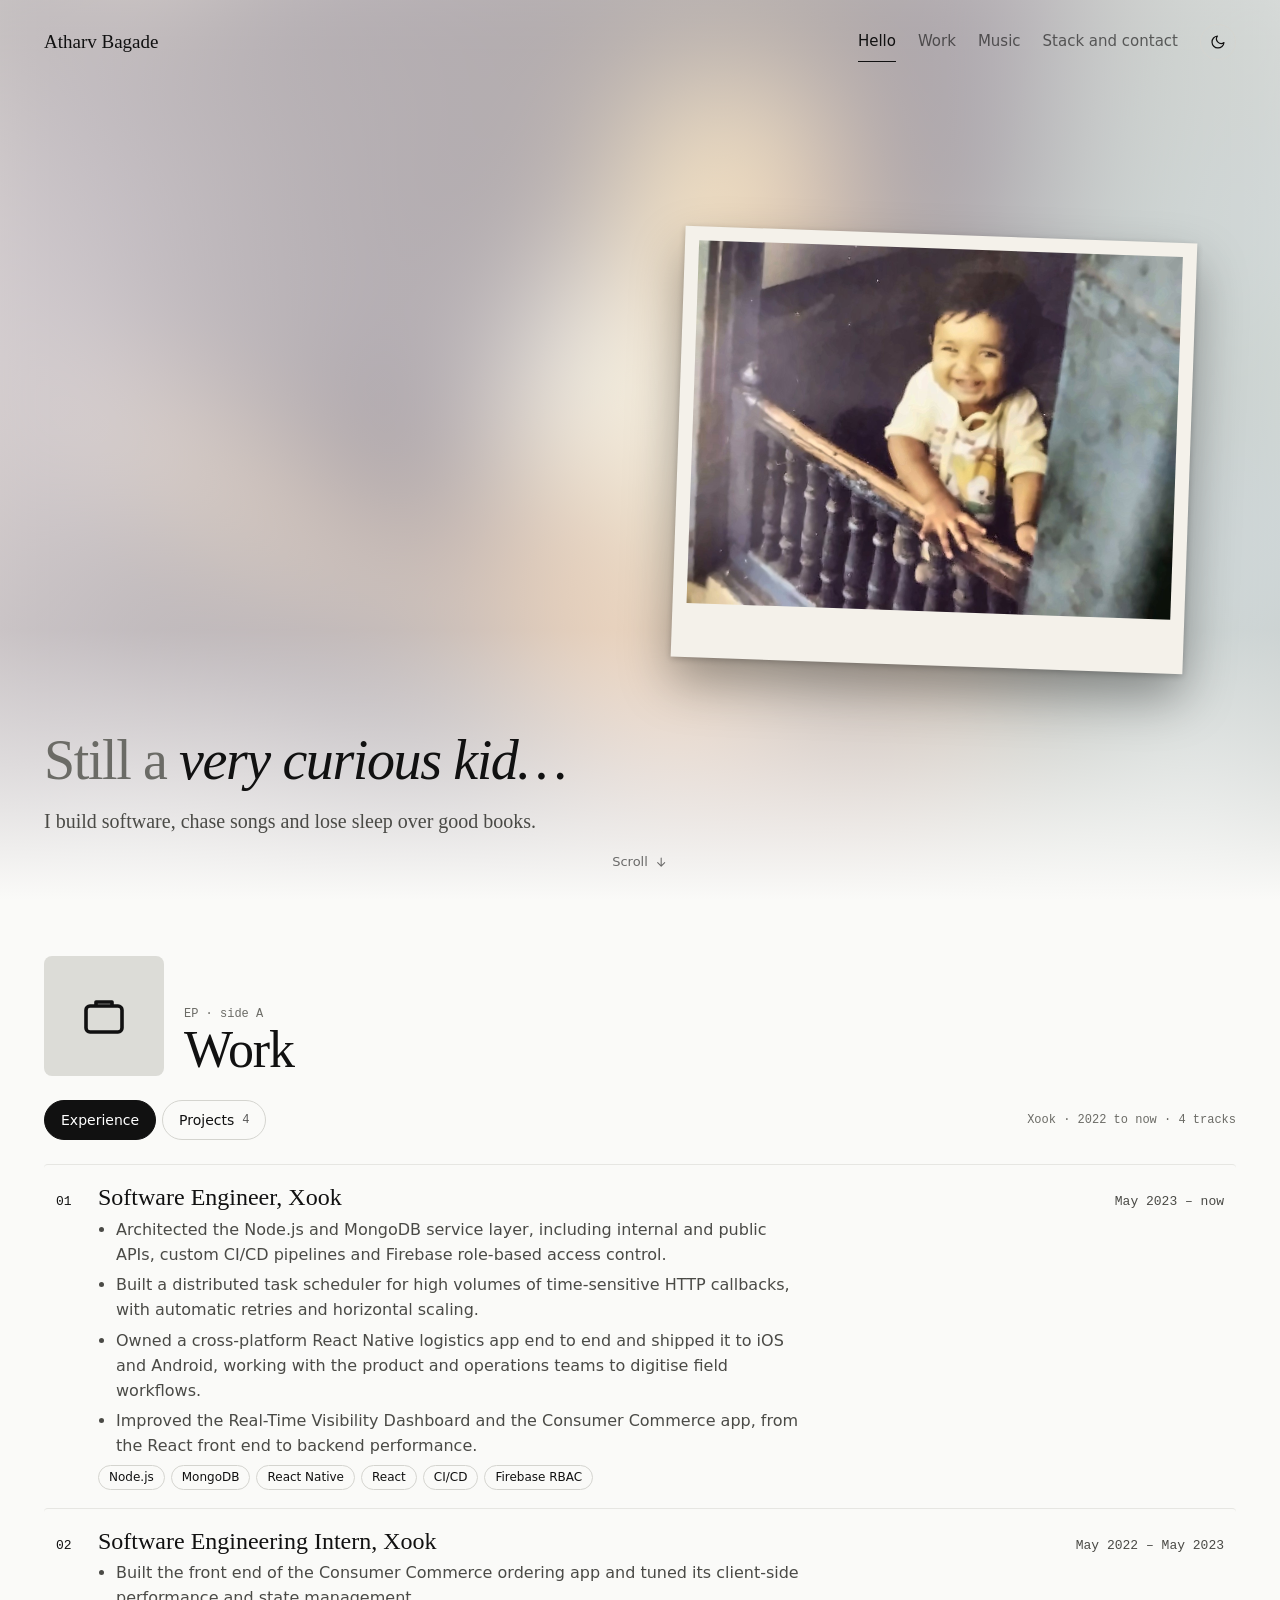
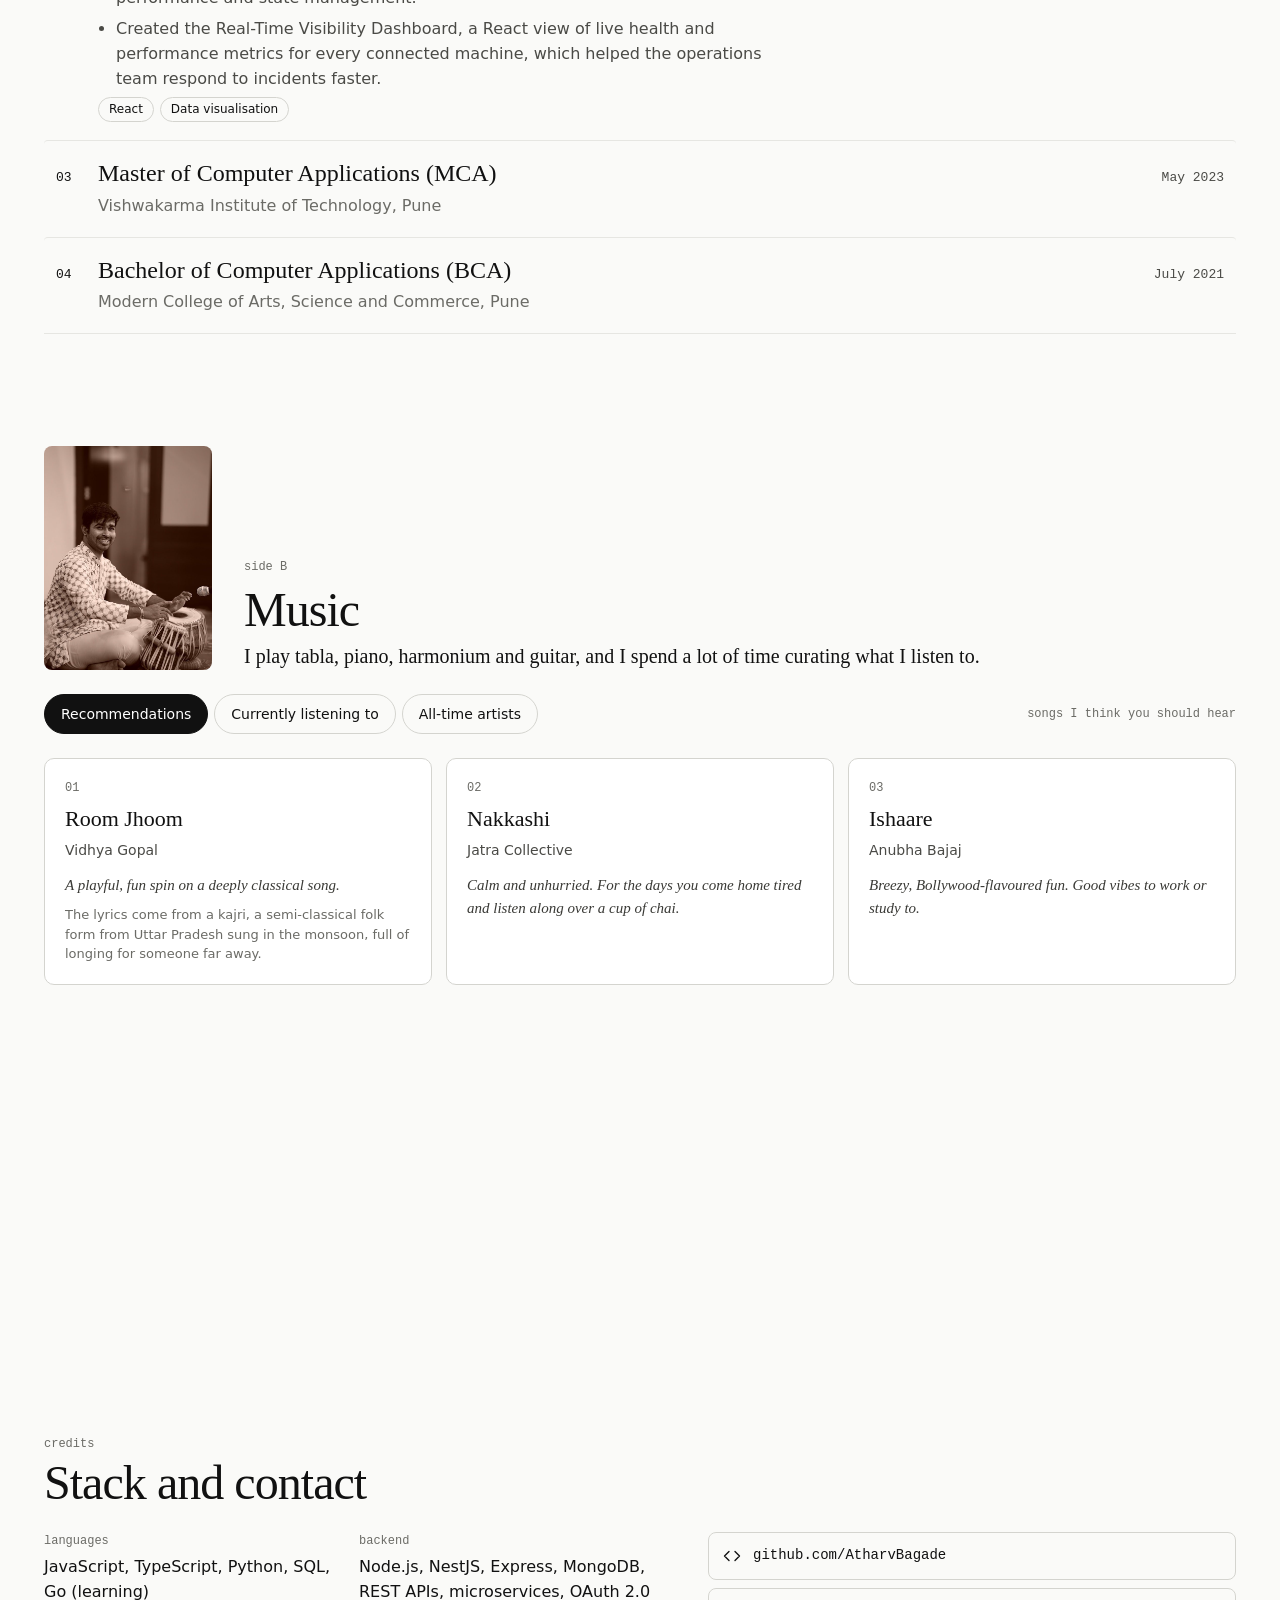
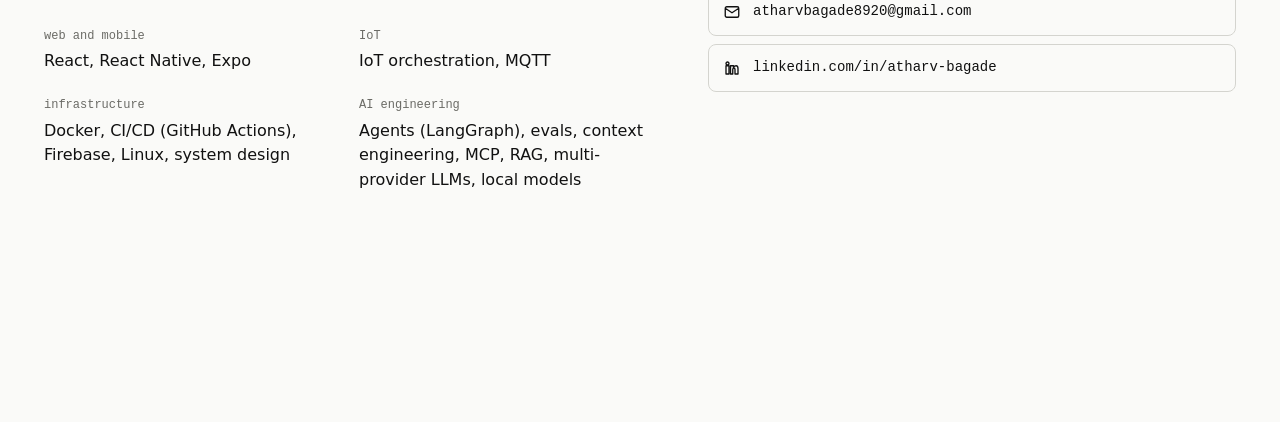
==== commit f4b96326: "Merge Experience into the Work section Work now has two tabs: Experience (the default, written in in" ====
--- a/index.html
+++ b/index.html
@@ -39,7 +39,6 @@
     <div class="topbar-right">
       <nav class="top-nav" aria-label="Sections">
         <a href="#hello">Hello</a>
-        <a href="#experience">Experience</a>
         <a href="#work">Work</a>
         <a href="#music">Music</a>
         <a href="#contact">Stack and contact</a>
@@ -66,83 +65,84 @@
         <h1><span class="hero-muted">Still a</span> <em>very curious kid…</em></h1>
         <p>I build software, chase songs and lose sleep over good books.</p>
       </div>
-      <a class="scroll-cue" href="#experience">Scroll
+      <a class="scroll-cue" href="#work">Scroll
         <svg width="14" height="14" viewBox="0 0 24 24" aria-hidden="true"><path d="M12 5v14M6 13l6 6 6-6"/></svg></a>
     </section>
 
-    <!-- Experience -->
-    <section id="experience" class="page-section" aria-labelledby="experience-title">
+    <!-- Work: the Experience tab is written here; Projects cards are rendered from data/projects.json -->
+    <section id="work" class="page-section" aria-labelledby="work-title">
       <div class="section-head with-cover">
         <div class="cover" aria-hidden="true">
           <svg width="48" height="48" viewBox="0 0 24 24"><path d="M5 7h14a2 2 0 0 1 2 2v9a2 2 0 0 1-2 2H5a2 2 0 0 1-2-2V9a2 2 0 0 1 2-2zM8 7V5h8v2"/></svg>
         </div>
         <div>
           <p class="eyebrow">EP · side A</p>
-          <h2 id="experience-title">Experience</h2>
-          <p class="muted">Xook · 2022 to now · 4 tracks</p>
+          <h2 id="work-title">Work</h2>
         </div>
       </div>
+      <div class="tabs-row">
+        <div class="tabs" role="tablist" aria-label="Work" data-tabs="work">
+          <button type="button" role="tab" data-key="experience" aria-controls="work-experience">Experience</button>
+          <button type="button" role="tab" data-key="projects" aria-controls="work-projects">Projects <span class="count" id="project-count"></span></button>
+        </div>
+        <p class="eyebrow" id="work-note"></p>
+      </div>
 
-      <ol class="tracks">
-        <li class="track">
-          <span class="track-no">01</span>
-          <div class="track-body">
-            <h3>Software Engineer, Xook</h3>
-            <ul class="bullets">
-              <li>Architected the Node.js and MongoDB service layer, including internal and public APIs, custom CI/CD pipelines and Firebase role-based access control.</li>
-              <li>Built a distributed task scheduler for high volumes of time-sensitive HTTP callbacks, with automatic retries and horizontal scaling.</li>
-              <li>Owned a cross-platform React Native logistics app end to end and shipped it to iOS and Android, working with the product and operations teams to digitise field workflows.</li>
-              <li>Improved the Real-Time Visibility Dashboard and the Consumer Commerce app, from the React front end to backend performance.</li>
-            </ul>
-            <ul class="chips"><li>Node.js</li><li>MongoDB</li><li>React Native</li><li>React</li><li>CI/CD</li><li>Firebase RBAC</li></ul>
-          </div>
-          <span class="track-date">May 2023 – now</span>
-        </li>
-        <li class="track">
-          <span class="track-no">02</span>
-          <div class="track-body">
-            <h3>Software Engineering Intern, Xook</h3>
-            <ul class="bullets">
-              <li>Built the front end of the Consumer Commerce ordering app and tuned its client-side performance and state management.</li>
-              <li>Created the Real-Time Visibility Dashboard, a React view of live health and performance metrics for every connected machine, which helped the operations team respond to incidents faster.</li>
-            </ul>
-            <ul class="chips"><li>React</li><li>Data visualisation</li></ul>
-          </div>
-          <span class="track-date">May 2022 – May 2023</span>
-        </li>
-        <li class="track">
-          <span class="track-no">03</span>
-          <div class="track-body">
-            <h3>Master of Computer Applications (MCA)</h3>
-            <p class="muted">Vishwakarma Institute of Technology, Pune</p>
-          </div>
-          <span class="track-date">May 2023</span>
-        </li>
-        <li class="track">
-          <span class="track-no">04</span>
-          <div class="track-body">
-            <h3>Bachelor of Computer Applications (BCA)</h3>
-            <p class="muted">Modern College of Arts, Science and Commerce, Pune</p>
-          </div>
-          <span class="track-date">July 2021</span>
-        </li>
-      </ol>
-    </section>
+      <div id="work-experience" role="tabpanel">
+        <ol class="tracks">
+          <li class="track">
+            <span class="track-no">01</span>
+            <div class="track-body">
+              <h3>Software Engineer, Xook</h3>
+              <ul class="bullets">
+                <li>Architected the Node.js and MongoDB service layer, including internal and public APIs, custom CI/CD pipelines and Firebase role-based access control.</li>
+                <li>Built a distributed task scheduler for high volumes of time-sensitive HTTP callbacks, with automatic retries and horizontal scaling.</li>
+                <li>Owned a cross-platform React Native logistics app end to end and shipped it to iOS and Android, working with the product and operations teams to digitise field workflows.</li>
+                <li>Improved the Real-Time Visibility Dashboard and the Consumer Commerce app, from the React front end to backend performance.</li>
+              </ul>
+              <ul class="chips"><li>Node.js</li><li>MongoDB</li><li>React Native</li><li>React</li><li>CI/CD</li><li>Firebase RBAC</li></ul>
+            </div>
+            <span class="track-date">May 2023 – now</span>
+          </li>
+          <li class="track">
+            <span class="track-no">02</span>
+            <div class="track-body">
+              <h3>Software Engineering Intern, Xook</h3>
+              <ul class="bullets">
+                <li>Built the front end of the Consumer Commerce ordering app and tuned its client-side performance and state management.</li>
+                <li>Created the Real-Time Visibility Dashboard, a React view of live health and performance metrics for every connected machine, which helped the operations team respond to incidents faster.</li>
+              </ul>
+              <ul class="chips"><li>React</li><li>Data visualisation</li></ul>
+            </div>
+            <span class="track-date">May 2022 – May 2023</span>
+          </li>
+          <li class="track">
+            <span class="track-no">03</span>
+            <div class="track-body">
+              <h3>Master of Computer Applications (MCA)</h3>
+              <p class="muted">Vishwakarma Institute of Technology, Pune</p>
+            </div>
+            <span class="track-date">May 2023</span>
+          </li>
+          <li class="track">
+            <span class="track-no">04</span>
+            <div class="track-body">
+              <h3>Bachelor of Computer Applications (BCA)</h3>
+              <p class="muted">Modern College of Arts, Science and Commerce, Pune</p>
+            </div>
+            <span class="track-date">July 2021</span>
+          </li>
+        </ol>
+      </div>
 
-    <!-- Work: cards are rendered from data/projects.json -->
-    <section id="work" class="page-section" aria-labelledby="work-title">
-      <div class="section-head split">
-        <div>
-          <p class="eyebrow">personal projects</p>
-          <h2 id="work-title">Work</h2>
+      <div id="work-projects" class="projects" role="tabpanel" hidden>
+        <div class="filters" role="group" aria-label="Project status">
+          <button type="button" data-status="built">Built <span class="count"></span></button>
+          <button type="button" data-status="progress">In progress <span class="count"></span></button>
+          <button type="button" data-status="upcoming">Upcoming <span class="count"></span></button>
         </div>
-        <div class="tabs" role="tablist" aria-label="Project status" data-tabs="work">
-          <button type="button" role="tab" data-key="built">Built <span class="count"></span></button>
-          <button type="button" role="tab" data-key="progress">In progress <span class="count"></span></button>
-          <button type="button" role="tab" data-key="upcoming">Upcoming <span class="count"></span></button>
-        </div>
+        <div class="cards" id="work-list"></div>
       </div>
-      <div class="cards" id="work-list" role="tabpanel"></div>
     </section>
 
     <!-- Music: lists are rendered from data/music.json -->
--- a/styles.css
+++ b/styles.css
@@ -1,7 +1,8 @@
 /*
   Atharv Bagade: personal site.
-  One scrolling page. Monochrome theme with dark/light modes.
-  A fixed top bar holds jump links to each section; Hello fills the first screen.
+  One scrolling page of full-screen sections that snap into place. Monochrome theme with dark/light modes.
+  A fixed top bar holds jump links to each section. Section content fades up as it arrives;
+  Hello drifts and fades as you scroll away from it.
   Desktop: Hello shows a tilted print over a blurred copy of the photo.
   Phone (<= 720px): the section links are hidden and Hello shows the photo full-screen.
 */
@@ -58,7 +59,8 @@
 
 /* ---------- Base ---------- */
 *, *::before, *::after { box-sizing: border-box; }
-html { scroll-behavior: smooth; }
+/* Each section snaps to just below the fixed top bar. Sections taller than the screen still scroll freely. */
+html { scroll-behavior: smooth; scroll-snap-type: y mandatory; scroll-padding-top: var(--bar-h); }
 body { margin: 0; }
 body {
   background: var(--bg);
@@ -91,7 +93,7 @@
 }
 /* Fades into the page colour at the bottom so Hello flows into the next section. */
 .backdrop-veil { background: linear-gradient(to bottom, var(--veil) 70%, var(--bg)); }
-.backdrop-photo { background: url('img/hero.jpg') 56% 28% / cover; }
+.backdrop-photo { background: url('img/hero.jpg') 56% 28% / cover; translate: 0 calc(var(--p) * 30%); }
 .backdrop-shade {
   background:
     linear-gradient(to top, rgba(0, 0, 0, .78) 0%, rgba(0, 0, 0, 0) 55%),
@@ -127,20 +129,38 @@
 }
 :root[data-theme="dark"] .icon-moon, :root:not([data-theme="dark"]) .icon-sun { display: none; }
 
-/* ---------- Sections ---------- */
-.page-section { padding: 64px var(--pad-x); scroll-margin-top: var(--bar-h); }
+/* ---------- Sections: each fills the screen below the top bar, content centred vertically ---------- */
+.page-section {
+  min-height: calc(100vh - var(--bar-h)); min-height: calc(100svh - var(--bar-h));
+  display: flex; flex-direction: column; justify-content: center;
+  padding: 56px var(--pad-x);
+  scroll-snap-align: start;
+}
 .page-section > * + * { margin-top: 24px; }
-.page-section:last-child { padding-bottom: 96px; }
+/* Sections with tabs start at the top, so the heading stays put when a tab changes the content height. */
+.page-section:has([role="tablist"]) { justify-content: flex-start; }
+
+/* ---------- On-scroll reveal ----------
+   main.js adds .reveal-ready (skipped for reduced motion), gives each item its order in --i,
+   and marks a section .in-view when it scrolls into view. Uses `translate` so card hover (`transform`) still works. */
+.reveal-ready .page-section:not(.hello) :is(.section-head, .tabs-row, .filters, .track, .card, .rec, .row, .stack > div, .contact-links li) { opacity: 0; }
+.reveal-ready .page-section.in-view :is(.section-head, .tabs-row, .filters, .track, .card, .rec, .row, .stack > div, .contact-links li) {
+  animation: rise .6s cubic-bezier(.2, .7, .2, 1) both;
+  animation-delay: calc(min(var(--i, 0), 10) * 70ms);
+}
+@keyframes rise { from { opacity: 0; translate: 0 18px; } to { opacity: 1; translate: none; } }
 
 /* ---------- Hello: the full first screen ---------- */
 .hello {
-  position: relative; overflow: hidden; padding: 0;
+  --p: 0; /* how far Hello has scrolled away, 0 to 1; set by main.js and drives the parallax below */
+  display: block; position: relative; overflow: hidden; padding: 0;
   height: 100vh; height: 100svh; min-height: 560px;
 }
 .hello > * + * { margin-top: 0; }
 .hero {
   position: absolute; left: var(--pad-x); right: 54%; bottom: 64px;
   display: flex; flex-direction: column; gap: 18px;
+  translate: 0 calc(var(--p) * -60px); opacity: calc(1 - var(--p) * 1.6);
 }
 .hero h1 { font-size: 56px; line-height: 1; letter-spacing: -0.025em; max-width: 13em; }
 .hero h1 em { font-style: italic; color: var(--ink); }
@@ -154,6 +174,7 @@
   background: #F4F1EA; padding: 14px 14px 54px;
   box-shadow: 0 24px 50px rgba(0, 0, 0, .35), 0 2px 6px rgba(0, 0, 0, .2);
   animation: print-in .6s ease;
+  translate: 0 calc(var(--p) * -140px); opacity: calc(1 - var(--p) * 1.2);
 }
 /* Its own keyframes: the shared view-in would replace the centring and tilt while it runs, then snap at the end. */
 @keyframes print-in {
@@ -165,7 +186,7 @@
   position: absolute; left: 50%; bottom: 22px; transform: translateX(-50%);
   display: flex; align-items: center; gap: 6px; min-height: 32px;
   font-family: var(--font-ui); font-weight: 500; font-size: 13px;
-  color: var(--nav-ink); opacity: .6; text-decoration: none;
+  color: var(--nav-ink); opacity: calc(.6 - var(--p) * 2); text-decoration: none;
 }
 .scroll-cue:hover { opacity: 1; }
 
@@ -207,6 +228,17 @@
 .tabs button[aria-selected="true"] { background: var(--ink); border-color: var(--ink); color: var(--on-ink); }
 .tabs .count { font-family: var(--font-mono); font-size: 12px; opacity: .7; }
 .tabs-row { display: flex; flex-wrap: wrap; align-items: center; justify-content: space-between; gap: 10px 16px; }
+
+/* ---------- Project status filter, inside Work's Projects tab ---------- */
+.projects { display: flex; flex-direction: column; gap: 18px; }
+.filters { display: flex; flex-wrap: wrap; gap: 4px 22px; border-bottom: 1px solid var(--line); }
+.filters button {
+  display: flex; align-items: center; gap: 6px; min-height: 44px; margin-bottom: -1px; padding: 0; cursor: pointer;
+  border: 0; border-bottom: 1px solid transparent; background: transparent; color: var(--ink); opacity: .62;
+  font-family: var(--font-ui); font-weight: 500; font-size: 14px; white-space: nowrap;
+}
+.filters button[aria-pressed="true"] { opacity: 1; border-bottom-color: var(--ink); }
+.filters .count { font-family: var(--font-mono); font-size: 12px; opacity: .7; }
 
 /* ---------- Work cards ---------- */
 .cards { display: grid; grid-template-columns: repeat(auto-fit, minmax(min(320px, 100%), 1fr)); gap: 16px; }
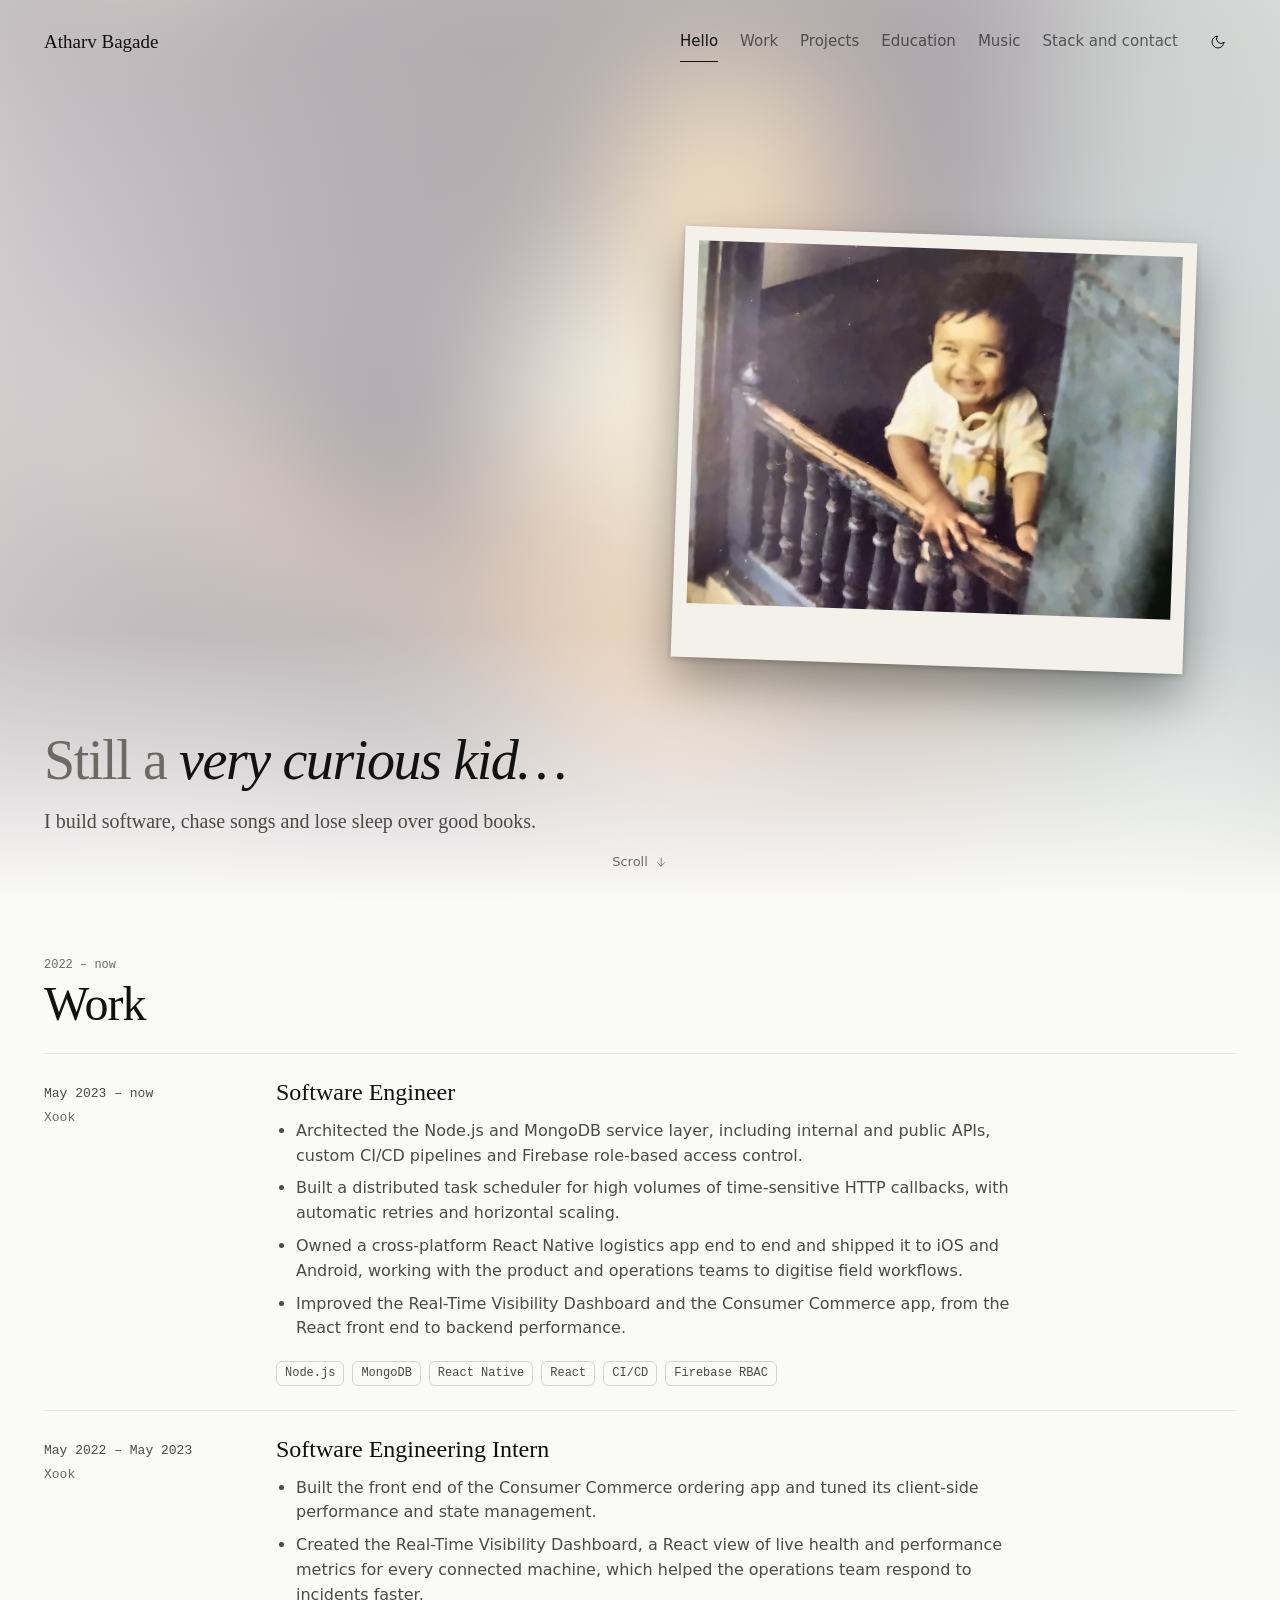
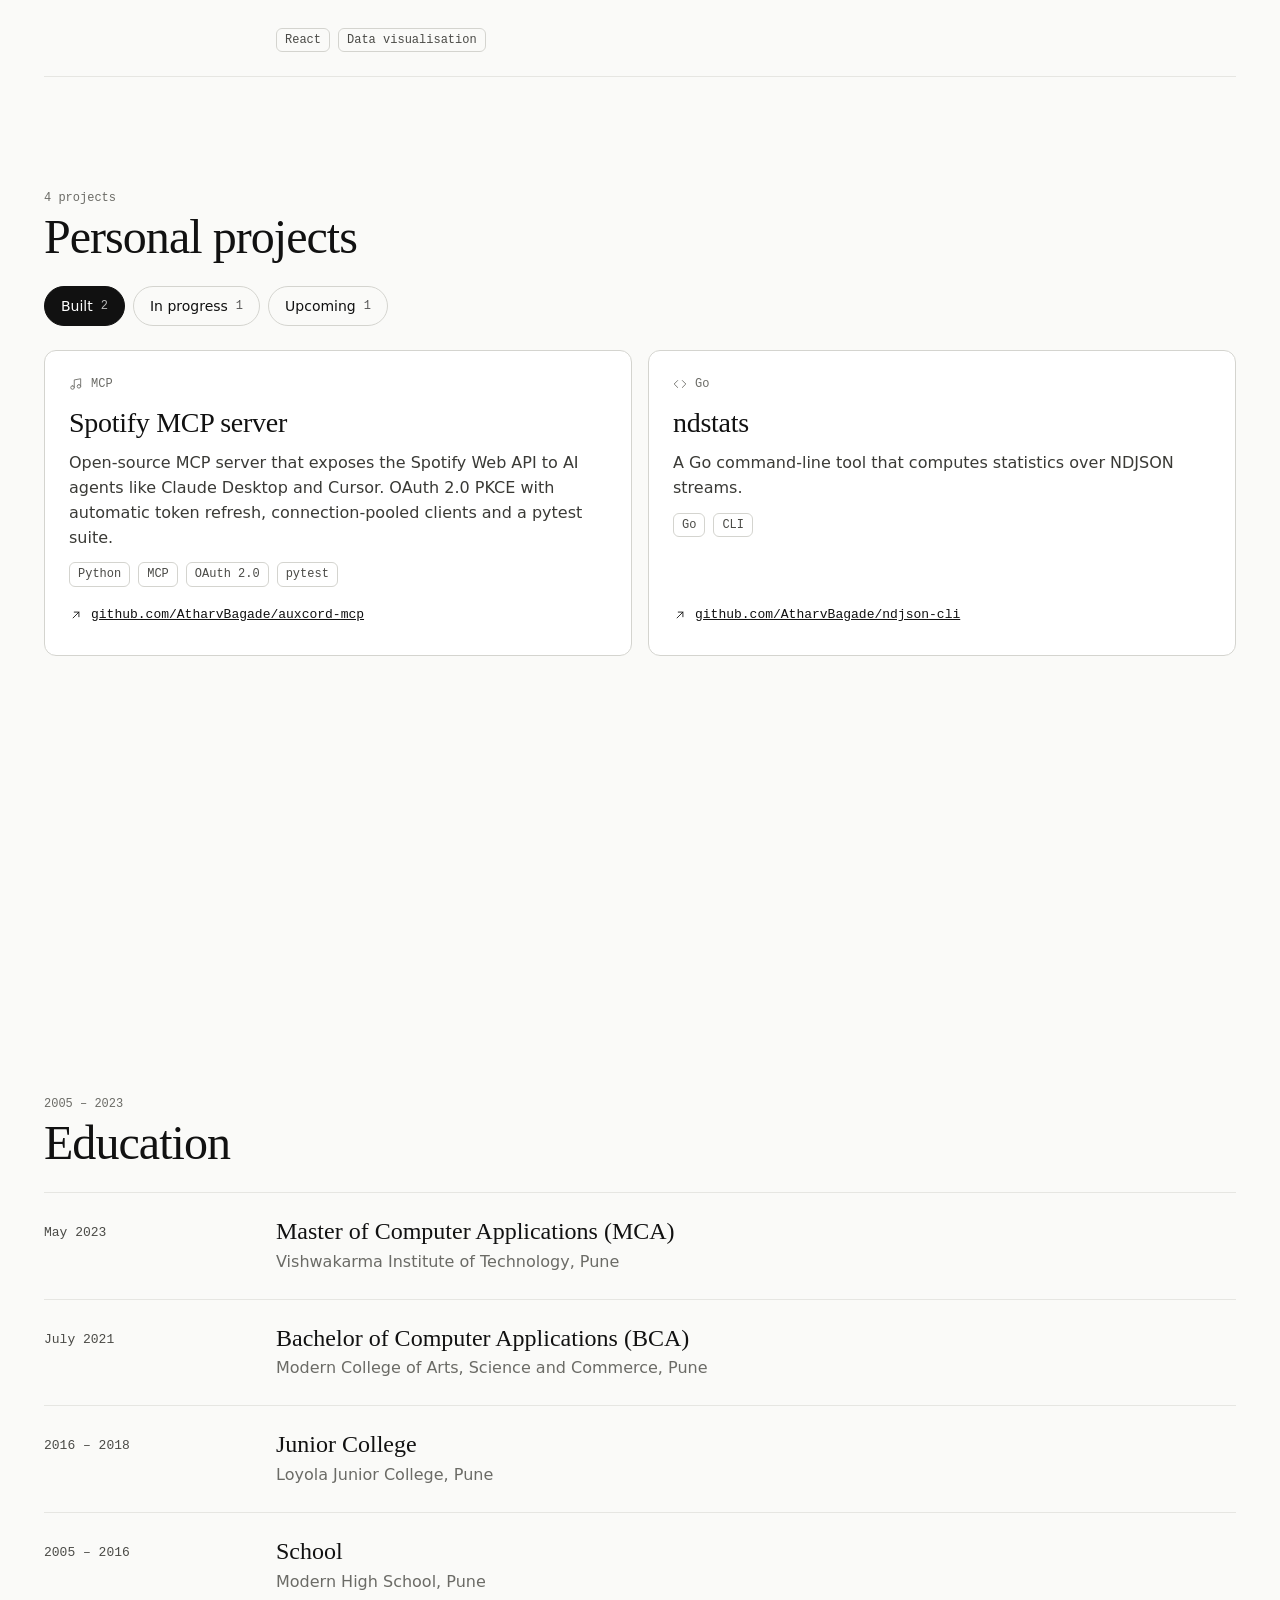
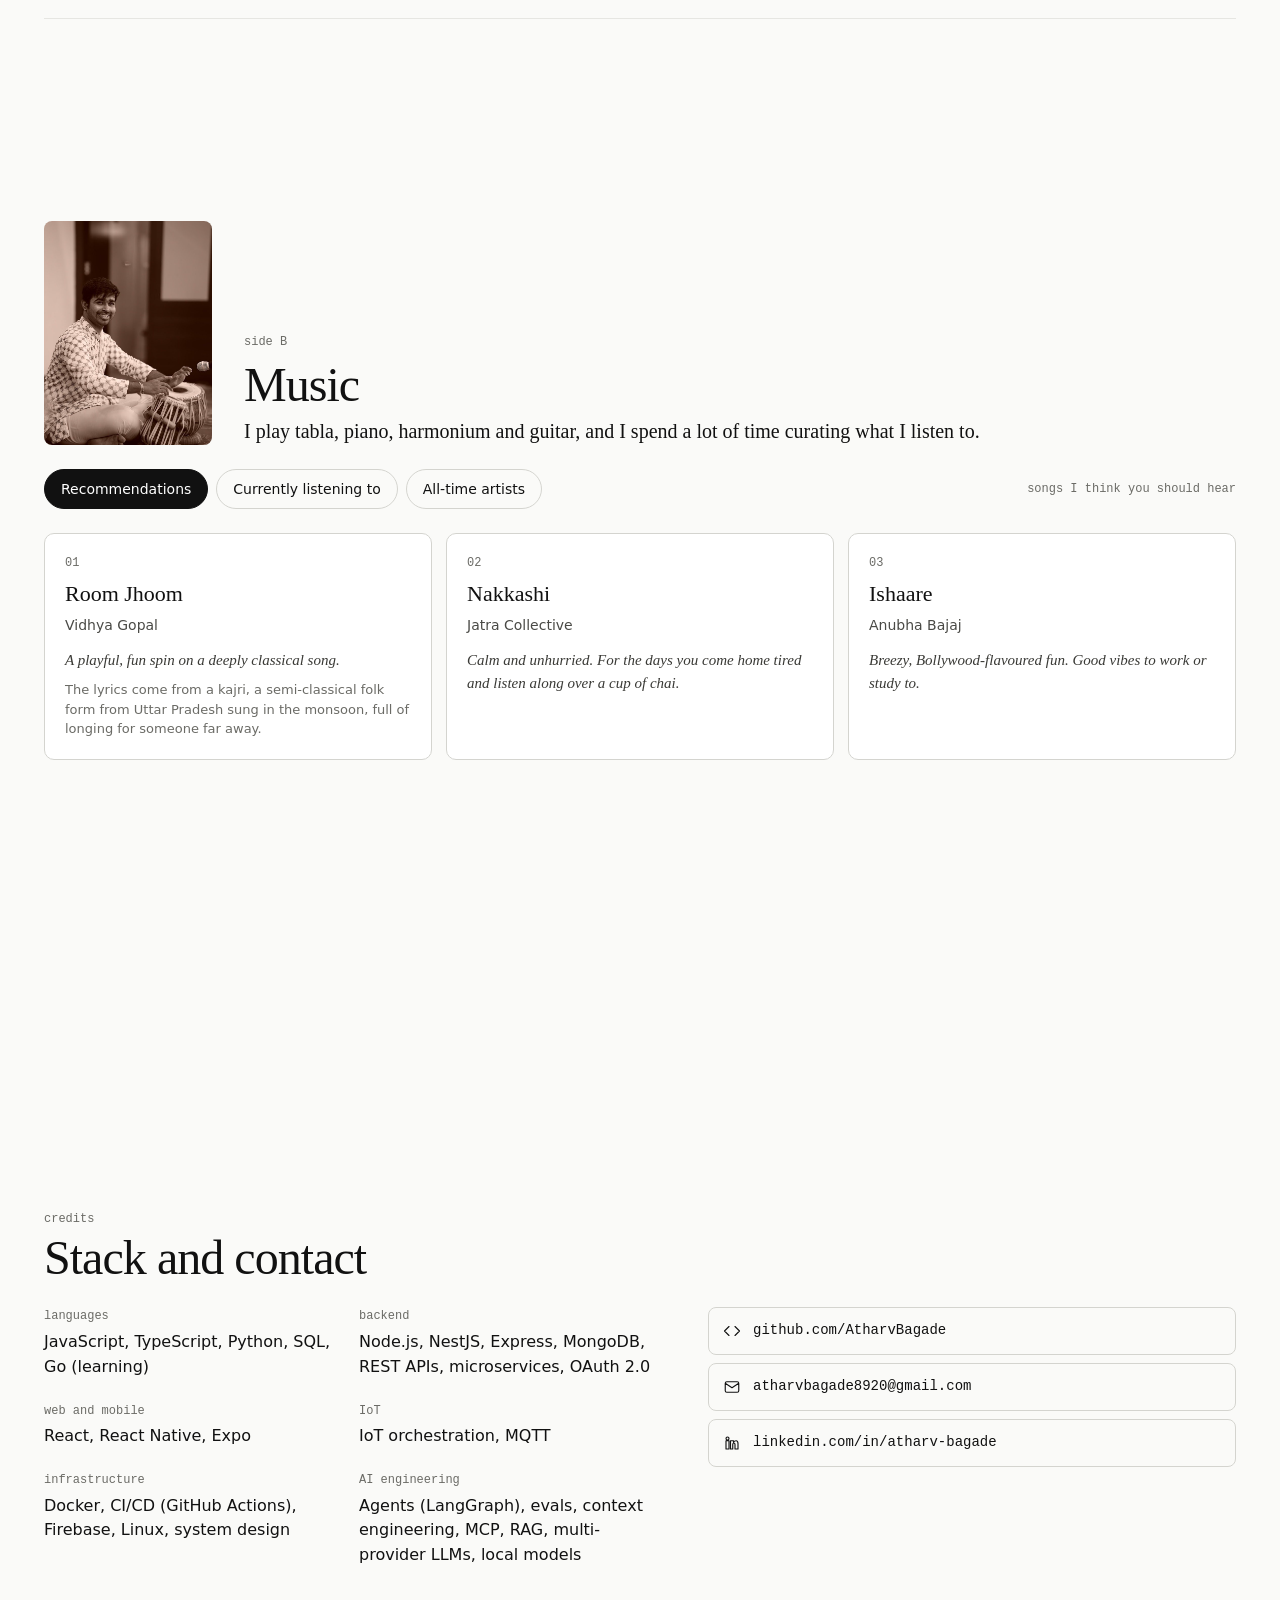
==== commit cc7a444e: "Split Work into Work, Personal projects and Education Each is now its own full-screen section with a" ====
--- a/index.html
+++ b/index.html
@@ -40,6 +40,8 @@
       <nav class="top-nav" aria-label="Sections">
         <a href="#hello">Hello</a>
         <a href="#work">Work</a>
+        <a href="#projects">Projects</a>
+        <a href="#education">Education</a>
         <a href="#music">Music</a>
         <a href="#contact">Stack and contact</a>
       </nav>
@@ -69,80 +71,92 @@
         <svg width="14" height="14" viewBox="0 0 24 24" aria-hidden="true"><path d="M12 5v14M6 13l6 6 6-6"/></svg></a>
     </section>
 
-    <!-- Work: the Experience tab is written here; Projects cards are rendered from data/projects.json -->
+    <!-- Work -->
     <section id="work" class="page-section" aria-labelledby="work-title">
-      <div class="section-head with-cover">
-        <div class="cover" aria-hidden="true">
-          <svg width="48" height="48" viewBox="0 0 24 24"><path d="M5 7h14a2 2 0 0 1 2 2v9a2 2 0 0 1-2 2H5a2 2 0 0 1-2-2V9a2 2 0 0 1 2-2zM8 7V5h8v2"/></svg>
+      <div class="section-head">
+        <p class="eyebrow">2022 – now</p>
+        <h2 id="work-title">Work</h2>
+      </div>
+      <ol class="entries">
+        <li class="entry">
+          <div class="entry-date"><span>May 2023 – now</span><span class="muted">Xook</span></div>
+          <div class="entry-body">
+            <h3>Software Engineer</h3>
+            <ul class="bullets">
+              <li>Architected the Node.js and MongoDB service layer, including internal and public APIs, custom CI/CD pipelines and Firebase role-based access control.</li>
+              <li>Built a distributed task scheduler for high volumes of time-sensitive HTTP callbacks, with automatic retries and horizontal scaling.</li>
+              <li>Owned a cross-platform React Native logistics app end to end and shipped it to iOS and Android, working with the product and operations teams to digitise field workflows.</li>
+              <li>Improved the Real-Time Visibility Dashboard and the Consumer Commerce app, from the React front end to backend performance.</li>
+            </ul>
+            <ul class="chips"><li>Node.js</li><li>MongoDB</li><li>React Native</li><li>React</li><li>CI/CD</li><li>Firebase RBAC</li></ul>
+          </div>
+        </li>
+        <li class="entry">
+          <div class="entry-date"><span>May 2022 – May 2023</span><span class="muted">Xook</span></div>
+          <div class="entry-body">
+            <h3>Software Engineering Intern</h3>
+            <ul class="bullets">
+              <li>Built the front end of the Consumer Commerce ordering app and tuned its client-side performance and state management.</li>
+              <li>Created the Real-Time Visibility Dashboard, a React view of live health and performance metrics for every connected machine, which helped the operations team respond to incidents faster.</li>
+            </ul>
+            <ul class="chips"><li>React</li><li>Data visualisation</li></ul>
+          </div>
+        </li>
+      </ol>
+    </section>
+
+    <!-- Personal projects: cards are rendered from data/projects.json -->
+    <section id="projects" class="page-section" aria-labelledby="projects-title">
+      <div class="section-head">
+        <p class="eyebrow" id="project-total">Personal projects</p>
+        <h2 id="projects-title">Personal projects</h2>
+      </div>
+      <div class="tabs-row">
+        <div class="tabs" role="tablist" aria-label="Project status" data-tabs="projects">
+          <button type="button" role="tab" data-key="built" aria-controls="project-list">Built <span class="count"></span></button>
+          <button type="button" role="tab" data-key="progress" aria-controls="project-list">In progress <span class="count"></span></button>
+          <button type="button" role="tab" data-key="upcoming" aria-controls="project-list">Upcoming <span class="count"></span></button>
         </div>
-        <div>
-          <p class="eyebrow">EP · side A</p>
-          <h2 id="work-title">Work</h2>
-        </div>
-      </div>
-      <div class="tabs-row">
-        <div class="tabs" role="tablist" aria-label="Work" data-tabs="work">
-          <button type="button" role="tab" data-key="experience" aria-controls="work-experience">Experience</button>
-          <button type="button" role="tab" data-key="projects" aria-controls="work-projects">Projects <span class="count" id="project-count"></span></button>
-        </div>
-        <p class="eyebrow" id="work-note"></p>
-      </div>
-
-      <div id="work-experience" role="tabpanel">
-        <ol class="tracks">
-          <li class="track">
-            <span class="track-no">01</span>
-            <div class="track-body">
-              <h3>Software Engineer, Xook</h3>
-              <ul class="bullets">
-                <li>Architected the Node.js and MongoDB service layer, including internal and public APIs, custom CI/CD pipelines and Firebase role-based access control.</li>
-                <li>Built a distributed task scheduler for high volumes of time-sensitive HTTP callbacks, with automatic retries and horizontal scaling.</li>
-                <li>Owned a cross-platform React Native logistics app end to end and shipped it to iOS and Android, working with the product and operations teams to digitise field workflows.</li>
-                <li>Improved the Real-Time Visibility Dashboard and the Consumer Commerce app, from the React front end to backend performance.</li>
-              </ul>
-              <ul class="chips"><li>Node.js</li><li>MongoDB</li><li>React Native</li><li>React</li><li>CI/CD</li><li>Firebase RBAC</li></ul>
-            </div>
-            <span class="track-date">May 2023 – now</span>
-          </li>
-          <li class="track">
-            <span class="track-no">02</span>
-            <div class="track-body">
-              <h3>Software Engineering Intern, Xook</h3>
-              <ul class="bullets">
-                <li>Built the front end of the Consumer Commerce ordering app and tuned its client-side performance and state management.</li>
-                <li>Created the Real-Time Visibility Dashboard, a React view of live health and performance metrics for every connected machine, which helped the operations team respond to incidents faster.</li>
-              </ul>
-              <ul class="chips"><li>React</li><li>Data visualisation</li></ul>
-            </div>
-            <span class="track-date">May 2022 – May 2023</span>
-          </li>
-          <li class="track">
-            <span class="track-no">03</span>
-            <div class="track-body">
-              <h3>Master of Computer Applications (MCA)</h3>
-              <p class="muted">Vishwakarma Institute of Technology, Pune</p>
-            </div>
-            <span class="track-date">May 2023</span>
-          </li>
-          <li class="track">
-            <span class="track-no">04</span>
-            <div class="track-body">
-              <h3>Bachelor of Computer Applications (BCA)</h3>
-              <p class="muted">Modern College of Arts, Science and Commerce, Pune</p>
-            </div>
-            <span class="track-date">July 2021</span>
-          </li>
-        </ol>
-      </div>
-
-      <div id="work-projects" class="projects" role="tabpanel" hidden>
-        <div class="filters" role="group" aria-label="Project status">
-          <button type="button" data-status="built">Built <span class="count"></span></button>
-          <button type="button" data-status="progress">In progress <span class="count"></span></button>
-          <button type="button" data-status="upcoming">Upcoming <span class="count"></span></button>
-        </div>
-        <div class="cards" id="work-list"></div>
-      </div>
+      </div>
+      <div class="cards" id="project-list" role="tabpanel"></div>
+    </section>
+
+    <!-- Education -->
+    <section id="education" class="page-section" aria-labelledby="education-title">
+      <div class="section-head">
+        <p class="eyebrow">2005 – 2023</p>
+        <h2 id="education-title">Education</h2>
+      </div>
+      <ol class="entries">
+        <li class="entry">
+          <span class="entry-date">May 2023</span>
+          <div class="entry-body">
+            <h3>Master of Computer Applications (MCA)</h3>
+            <p class="muted">Vishwakarma Institute of Technology, Pune</p>
+          </div>
+        </li>
+        <li class="entry">
+          <span class="entry-date">July 2021</span>
+          <div class="entry-body">
+            <h3>Bachelor of Computer Applications (BCA)</h3>
+            <p class="muted">Modern College of Arts, Science and Commerce, Pune</p>
+          </div>
+        </li>
+        <li class="entry">
+          <span class="entry-date">2016 – 2018</span>
+          <div class="entry-body">
+            <h3>Junior College</h3>
+            <p class="muted">Loyola Junior College, Pune</p>
+          </div>
+        </li>
+        <li class="entry">
+          <span class="entry-date">2005 – 2016</span>
+          <div class="entry-body">
+            <h3>School</h3>
+            <p class="muted">Modern High School, Pune</p>
+          </div>
+        </li>
+      </ol>
     </section>
 
     <!-- Music: lists are rendered from data/music.json -->
--- a/styles.css
+++ b/styles.css
@@ -1,6 +1,6 @@
 /*
   Atharv Bagade: personal site.
-  One scrolling page of full-screen sections that snap into place. Monochrome theme with dark/light modes.
+  One scrolling page of full-screen sections that snap into place; each section fits one screen on desktop. Monochrome theme with dark/light modes.
   A fixed top bar holds jump links to each section. Section content fades up as it arrives;
   Hello drifts and fades as you scroll away from it.
   Desktop: Hello shows a tilted print over a blurred copy of the photo.
@@ -71,7 +71,7 @@
   -webkit-font-smoothing: antialiased;
 }
 a { color: var(--ink); }
-svg { fill: none; stroke: currentColor; stroke-width: 1.8; stroke-linecap: round; stroke-linejoin: round; }
+svg { fill: none; stroke: currentColor; stroke-width: 1.5; stroke-linecap: round; stroke-linejoin: round; }
 :focus-visible { outline: 2px solid var(--ink); outline-offset: 2px; }
 [hidden] { display: none !important; }
 h1, h2, h3 { margin: 0; font-family: var(--font-display); font-weight: 500; text-wrap: balance; }
@@ -81,6 +81,8 @@
 ul, ol { margin: 0; padding: 0; list-style: none; }
 
 .eyebrow { font-family: var(--font-mono); font-size: 12px; color: var(--muted); }
+.eyebrow a { color: inherit; text-underline-offset: 2px; }
+.eyebrow a:hover { color: var(--ink); }
 .muted { color: var(--muted); }
 .lead { font-family: var(--font-display); font-size: 20px; line-height: 1.35; }
 
@@ -143,8 +145,8 @@
 /* ---------- On-scroll reveal ----------
    main.js adds .reveal-ready (skipped for reduced motion), gives each item its order in --i,
    and marks a section .in-view when it scrolls into view. Uses `translate` so card hover (`transform`) still works. */
-.reveal-ready .page-section:not(.hello) :is(.section-head, .tabs-row, .filters, .track, .card, .rec, .row, .stack > div, .contact-links li) { opacity: 0; }
-.reveal-ready .page-section.in-view :is(.section-head, .tabs-row, .filters, .track, .card, .rec, .row, .stack > div, .contact-links li) {
+.reveal-ready .page-section:not(.hello) :is(.section-head, .tabs-row, .entry, .card, .rec, .row, .stack > div, .contact-links li) { opacity: 0; }
+.reveal-ready .page-section.in-view :is(.section-head, .tabs-row, .entry, .card, .rec, .row, .stack > div, .contact-links li) {
   animation: rise .6s cubic-bezier(.2, .7, .2, 1) both;
   animation-delay: calc(min(var(--i, 0), 10) * 70ms);
 }
@@ -193,65 +195,49 @@
 /* ---------- Section headers ---------- */
 .section-head { display: flex; flex-direction: column; gap: 4px; }
 .section-head.split { flex-direction: row; flex-wrap: wrap; align-items: flex-end; justify-content: space-between; gap: 16px; }
-.section-head.with-cover { flex-direction: row; align-items: flex-end; gap: 20px; }
-.section-head.with-cover h2 { font-size: 52px; line-height: 1; }
-.cover {
-  flex: 0 0 120px; height: 120px; border-radius: 8px; background: var(--c3); color: var(--ink);
-  display: flex; align-items: center; justify-content: center;
-}
 .music-head { flex-direction: row; flex-wrap: wrap; align-items: stretch; gap: 20px 32px; }
 .music-head > div:last-child { flex: 1 1 320px; display: flex; flex-direction: column; justify-content: flex-end; gap: 8px; }
 .music-photo { flex: 0 0 168px; width: 168px; height: 224px; object-fit: cover; object-position: 40% 40%; border-radius: 8px; }
 
-/* ---------- Experience ---------- */
-.tracks { border-bottom: 1px solid var(--line); }
-.track {
-  display: flex; flex-wrap: wrap; align-items: baseline; gap: 8px 20px;
-  padding: 18px 12px; border-top: 1px solid var(--line); border-radius: 4px;
-}
-.track:hover { background: var(--hover); }
-.track-no, .track-date { font-family: var(--font-mono); font-size: 13px; }
-.track-no { flex: 0 0 22px; }
-.track-date { color: var(--text2); }
-.track-body { flex: 1 1 380px; display: flex; flex-direction: column; gap: 6px; }
-.bullets { list-style: disc; padding-left: 18px; display: flex; flex-direction: column; gap: 6px; color: var(--text2); max-width: 44em; }
-.chips { display: flex; flex-wrap: wrap; gap: 6px; }
-.chips li { padding: 2px 10px; border: 1px solid var(--line2); border-radius: 999px; font-size: 12px; }
-
-/* ---------- Tabs (Work and Music) ---------- */
-.tabs { display: flex; flex-wrap: wrap; gap: 6px; }
+/* ---------- Work and Education entries: date column, then the entry ---------- */
+.entries { border-bottom: 1px solid var(--line); }
+.entry {
+  display: grid; grid-template-columns: 200px minmax(0, 1fr); gap: 8px 32px;
+  padding: 24px 0; border-top: 1px solid var(--line);
+}
+.entry-date { display: flex; flex-direction: column; gap: 4px; padding-top: 6px; font-family: var(--font-mono); font-size: 13px; color: var(--text2); font-variant-numeric: tabular-nums; }
+.entry-body { display: flex; flex-direction: column; gap: 4px; max-width: 760px; }
+.entry-body .bullets { margin-top: 8px; }
+.entry-body .chips { margin-top: 16px; }
+.bullets { list-style: disc; padding-left: 20px; display: flex; flex-direction: column; gap: 8px; color: var(--text2); }
+.chips { display: flex; flex-wrap: wrap; gap: 8px; }
+.chips li { padding: 2px 8px; border: 1px solid var(--line2); border-radius: 6px; font-family: var(--font-mono); font-size: 12px; color: var(--text2); }
+
+/* ---------- Tabs (Projects and Music) ---------- */
+.tabs { display: flex; flex-wrap: wrap; gap: 8px; }
 .tabs button {
   display: flex; align-items: center; gap: 8px; min-height: 40px; padding: 0 16px; cursor: pointer;
-  border: 1px solid var(--line2); border-radius: 999px; background: transparent; color: var(--ink);
+  border: 1px solid var(--line2); border-radius: 20px; background: transparent; color: var(--ink);
   font-family: var(--font-ui); font-weight: 500; font-size: 14px; white-space: nowrap;
-}
+  transition: background-color .15s ease, border-color .15s ease, color .15s ease;
+}
+.tabs button:hover { border-color: var(--ink); }
 .tabs button[aria-selected="true"] { background: var(--ink); border-color: var(--ink); color: var(--on-ink); }
 .tabs .count { font-family: var(--font-mono); font-size: 12px; opacity: .7; }
-.tabs-row { display: flex; flex-wrap: wrap; align-items: center; justify-content: space-between; gap: 10px 16px; }
-
-/* ---------- Project status filter, inside Work's Projects tab ---------- */
-.projects { display: flex; flex-direction: column; gap: 18px; }
-.filters { display: flex; flex-wrap: wrap; gap: 4px 22px; border-bottom: 1px solid var(--line); }
-.filters button {
-  display: flex; align-items: center; gap: 6px; min-height: 44px; margin-bottom: -1px; padding: 0; cursor: pointer;
-  border: 0; border-bottom: 1px solid transparent; background: transparent; color: var(--ink); opacity: .62;
-  font-family: var(--font-ui); font-weight: 500; font-size: 14px; white-space: nowrap;
-}
-.filters button[aria-pressed="true"] { opacity: 1; border-bottom-color: var(--ink); }
-.filters .count { font-family: var(--font-mono); font-size: 12px; opacity: .7; }
-
-/* ---------- Work cards ---------- */
-.cards { display: grid; grid-template-columns: repeat(auto-fit, minmax(min(320px, 100%), 1fr)); gap: 16px; }
+.tabs-row { display: flex; flex-wrap: wrap; align-items: center; justify-content: space-between; gap: 8px 16px; }
+
+/* ---------- Project cards: two columns, so a status tab never runs past one screen ---------- */
+.cards { display: grid; grid-template-columns: repeat(2, minmax(0, 1fr)); gap: 16px; }
 .card {
-  display: flex; flex-direction: column; gap: 10px; padding: 22px;
-  background: var(--card); border: 1px solid var(--line2); border-radius: 10px;
-  transition: transform .15s ease, border-color .15s ease;
-}
-.card:hover { transform: translateY(-2px); border-color: var(--ink); }
-.card-tag { display: flex; align-items: center; gap: 6px; font-family: var(--font-mono); font-size: 12px; color: var(--muted); }
+  display: flex; flex-direction: column; gap: 12px; padding: 24px;
+  background: var(--card); border: 1px solid var(--line2); border-radius: 12px;
+  transition: border-color .15s ease;
+}
+.card:hover { border-color: var(--ink); }
+.card-tag { display: flex; align-items: center; gap: 8px; font-family: var(--font-mono); font-size: 12px; color: var(--muted); }
 .card h3 { font-size: 28px; letter-spacing: -0.01em; }
 .card p { color: var(--text3); }
-.card-link { margin-top: auto; display: flex; align-items: center; gap: 6px; min-height: 32px; font-family: var(--font-mono); font-size: 13px; }
+.card-link { margin-top: auto; display: flex; align-items: center; gap: 8px; min-height: 32px; font-family: var(--font-mono); font-size: 13px; }
 
 /* ---------- Music lists ---------- */
 .rows { display: grid; grid-template-columns: repeat(auto-fit, minmax(min(300px, 100%), 1fr)); gap: 0 28px; }
@@ -293,6 +279,16 @@
   .hero { right: 50%; }
   .hero h1 { font-size: 46px; }
   .print { width: min(44%, 460px); }
+  .top-nav { column-gap: 16px; }
+  .entry { grid-template-columns: 160px minmax(0, 1fr); gap: 8px 24px; }
+}
+
+/* ---------- Short screens: tighten so Work still fits one screen ---------- */
+@media (max-height: 820px) and (min-width: 721px) {
+  .page-section { padding-top: 32px; padding-bottom: 32px; }
+  h2 { font-size: 40px; }
+  .entry { padding: 16px 0; }
+  .bullets { gap: 4px; }
 }
 
 /* ---------- Portrait tablets: photo centred in the upper part, title full width below ---------- */
@@ -312,9 +308,10 @@
   .topbar { padding: 14px var(--pad-x); }
   .top-nav { display: none; }
   .page-section { padding: 44px var(--pad-x); }
-  h2, .section-head.with-cover h2 { font-size: 36px; }
-  .cover { flex-basis: 72px; height: 72px; }
-  .cover svg { width: 32px; height: 32px; }
+  h2 { font-size: 36px; }
+  .entry { grid-template-columns: minmax(0, 1fr); padding: 20px 0; }
+  .entry-date { padding-top: 0; }
+  .cards { grid-template-columns: minmax(0, 1fr); }
 
   /* Hello: photo full-screen, light text over it */
   .print { display: none; }
